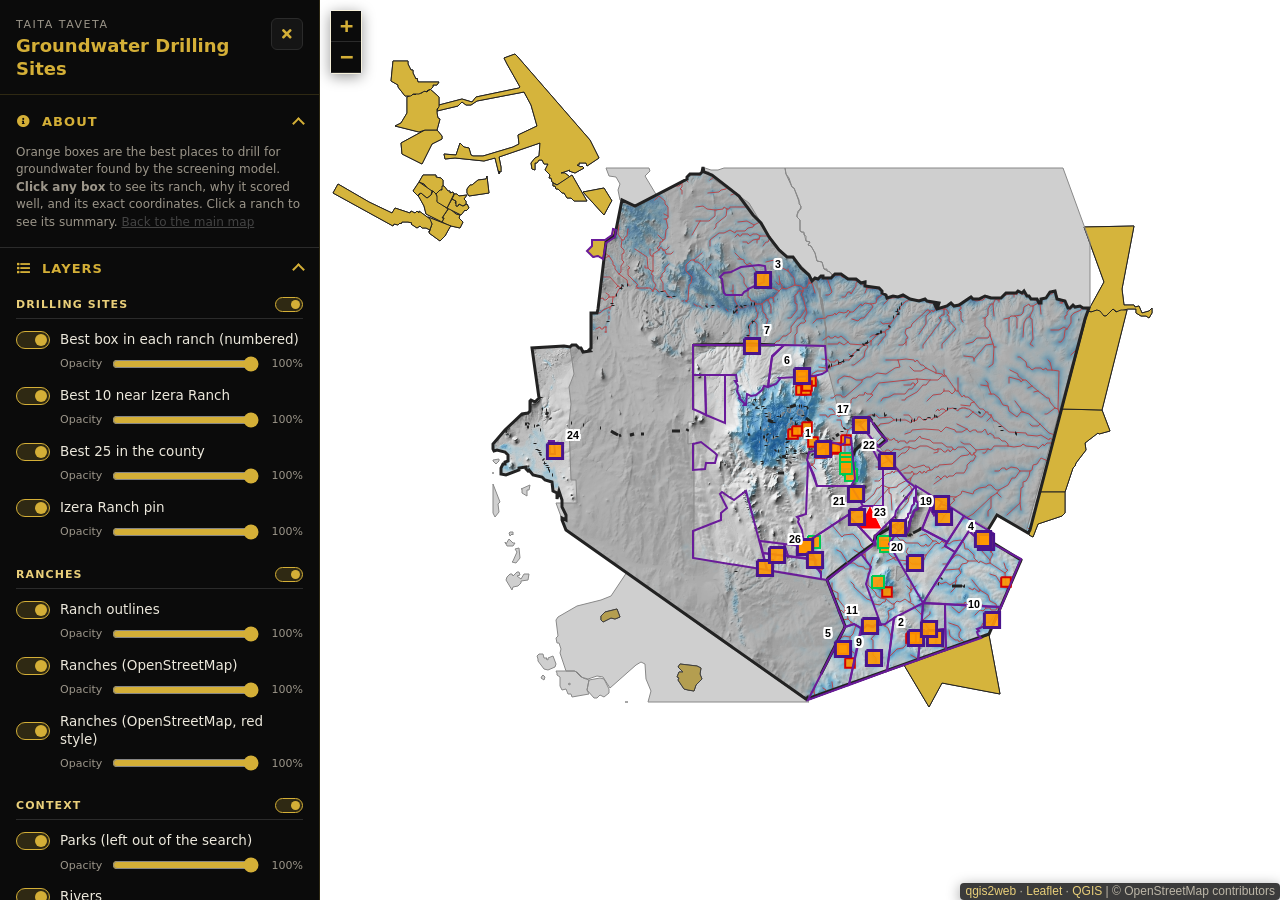
==== drilling/index.html @ 15fba698 "Add groundwater drilling sites page at /drilling/ (2026-11-12 export) - Separate page with the sideb" ====
<!doctype html>
<html lang="en">
    <head>
        <meta charset="utf-8">
        <meta http-equiv="X-UA-Compatible" content="IE=edge">
        <meta name="viewport" content="initial-scale=1,user-scalable=no,maximum-scale=1,width=device-width">
        <meta name="mobile-web-app-capable" content="yes">
        <meta name="apple-mobile-web-app-capable" content="yes">
        <link rel="stylesheet" href="css/leaflet.css">
        <link rel="stylesheet" href="css/L.Control.Layers.Tree.css">
        <link rel="stylesheet" href="css/qgis2web.css">
        <link rel="stylesheet" href="css/fontawesome-all.min.css">
        <style>
        /* ---------- Theme ---------- */
        :root {
            --panel: #0b0b0b;
            --surface: #151515;
            --surface-2: #1d1d1d;
            --line: #2b2b2b;
            --gold: #d4af37;
            --gold-soft: #e9cf7a;
            --gold-dim: rgba(212, 175, 55, 0.18);
            --text: #ece8dc;
            --muted: #9c968a;
            --sb-width: 320px;
            --font: "Segoe UI", system-ui, -apple-system, Roboto, Helvetica, Arial, sans-serif;
        }
        html, body { height: 100%; margin: 0; }
        body { background: var(--panel); font-family: var(--font); color: var(--text); }
        #app { display: flex; height: 100vh; height: 100dvh; width: 100%; overflow: hidden; }

        /* ---------- Sidebar ---------- */
        #sidebar {
            flex: 0 0 var(--sb-width);
            width: var(--sb-width);
            height: 100%;
            background: var(--panel);
            border-right: 1px solid var(--gold-dim);
            display: flex;
            flex-direction: column;
            transition: margin-left .25s ease, transform .25s ease;
            z-index: 1100;
            box-sizing: border-box;
        }
        body.sb-collapsed #sidebar { margin-left: calc(-1 * var(--sb-width)); }
        .sb-head {
            display: flex; align-items: flex-start; justify-content: space-between; gap: 12px;
            padding: 18px 16px 14px;
            border-bottom: 1px solid var(--gold-dim);
        }
        .sb-kicker { font-size: 11px; letter-spacing: .14em; text-transform: uppercase; color: var(--muted); }
        .sb-head h1 { margin: 4px 0 0; font-size: 18px; line-height: 1.25; font-weight: 600; color: var(--gold); }
        .icon-btn {
            flex: none; width: 32px; height: 32px; border-radius: 6px;
            border: 1px solid var(--line); background: var(--surface); color: var(--gold);
            cursor: pointer; display: grid; place-items: center; font-size: 14px;
        }
        .icon-btn:hover { border-color: var(--gold); }
        .sb-body { flex: 1; overflow-y: auto; padding: 6px 0 24px; scrollbar-color: #333 transparent; }

        /* Collapsible sections */
        .sb-section { border-bottom: 1px solid var(--line); }
        .sb-section > summary {
            list-style: none; cursor: pointer; user-select: none;
            display: flex; align-items: center; gap: 10px;
            padding: 13px 16px;
            font-size: 13px; font-weight: 600; letter-spacing: .08em; text-transform: uppercase;
            color: var(--gold);
        }
        .sb-section > summary::-webkit-details-marker { display: none; }
        .sb-section > summary::after {
            content: ""; margin-left: auto; width: 7px; height: 7px;
            border-right: 2px solid var(--gold); border-bottom: 2px solid var(--gold);
            transform: rotate(45deg); transition: transform .2s ease; margin-top: -4px;
        }
        .sb-section[open] > summary::after { transform: rotate(-135deg); margin-top: 3px; }
        .sb-section > summary:hover { background: var(--surface); }
        .sb-section > summary .fas { width: 16px; text-align: center; }
        .sb-content { padding: 2px 16px 16px; }
        #sidebar .fa, #sidebar .fas { color: inherit !important; }

        /* Layer groups and rows */
        .lyr-group + .lyr-group { margin-top: 14px; }
        .lyr-group-head {
            display: flex; align-items: center; justify-content: space-between;
            padding: 6px 0; margin-bottom: 4px; border-bottom: 1px solid var(--line);
        }
        .lyr-group-title { font-size: 11px; font-weight: 600; letter-spacing: .1em; text-transform: uppercase; color: var(--gold-soft); }
        .lyr { padding: 8px 0 6px; }
        .lyr-row { display: flex; align-items: center; gap: 10px; cursor: pointer; font-size: 13.5px; line-height: 1.3; }
        .lyr-name { flex: 1; }
        .lyr-opacity { display: flex; align-items: center; gap: 8px; margin: 6px 0 0 44px; font-size: 11px; color: var(--muted); }
        .lyr-opacity input { flex: 1; }
        .lyr-opacity output { width: 34px; text-align: right; font-variant-numeric: tabular-nums; }
        .lyr.off .lyr-name { color: var(--muted); }
        .lyr.off .lyr-opacity { opacity: .4; }

        /* Gold toggle switch */
        .switch { position: relative; flex: none; width: 34px; height: 18px; }
        .switch input { position: absolute; inset: 0; opacity: 0; margin: 0; cursor: pointer; }
        .switch span {
            position: absolute; inset: 0; border-radius: 999px;
            background: #2e2e2e; border: 1px solid #3a3a3a; transition: background .15s, border-color .15s;
            pointer-events: none;
        }
        .switch span::after {
            content: ""; position: absolute; top: 2px; left: 2px; width: 12px; height: 12px; border-radius: 50%;
            background: #8a8578; transition: transform .15s, background .15s;
        }
        .switch input:checked + span { background: var(--gold-dim); border-color: var(--gold); }
        .switch input:checked + span::after { transform: translateX(16px); background: var(--gold); }
        .switch input:focus-visible + span { outline: 2px solid var(--gold-soft); outline-offset: 2px; }
        .switch.sm { width: 28px; height: 15px; }
        .switch.sm span::after { width: 9px; height: 9px; }
        .switch.sm input:checked + span::after { transform: translateX(13px); }

        input[type=range] { accent-color: var(--gold); height: 14px; }

        /* Basemaps */
        .bm-option {
            display: flex; align-items: center; gap: 10px; padding: 9px 10px; margin-bottom: 6px;
            border: 1px solid var(--line); border-radius: 6px; background: var(--surface);
            cursor: pointer; font-size: 13.5px;
        }
        .bm-option:hover { border-color: #4a4232; }
        .bm-option input { accent-color: var(--gold); margin: 0; }
        .bm-option.active { border-color: var(--gold); background: var(--surface-2); color: var(--gold-soft); }

        /* Search, measure, buttons */
        .field-row { display: flex; gap: 6px; }
        .sb-input {
            flex: 1; min-width: 0; padding: 8px 10px; border-radius: 6px;
            border: 1px solid var(--line); background: var(--surface); color: var(--text);
            font: inherit; font-size: 13.5px;
        }
        .sb-input:focus { outline: none; border-color: var(--gold); }
        .sb-btn {
            padding: 8px 12px; border-radius: 6px; border: 1px solid var(--gold);
            background: transparent; color: var(--gold); font: inherit; font-size: 13px; font-weight: 600;
            cursor: pointer;
        }
        .sb-btn:hover { background: var(--gold-dim); }
        .sb-btn.solid { background: var(--gold); color: #111; }
        .sb-btn.solid:hover { background: var(--gold-soft); }
        .sb-btn.ghost { border-color: var(--line); color: var(--muted); }
        .sb-btn.ghost:hover { color: var(--text); border-color: #555; background: transparent; }
        .sb-btn.block { width: 100%; margin-top: 8px; }
        .hint { font-size: 12px; color: var(--muted); margin: 8px 0 0; line-height: 1.45; }
        .results { list-style: none; margin: 8px 0 0; padding: 0; max-height: 260px; overflow-y: auto; }
        .results li button {
            width: 100%; text-align: left; display: flex; justify-content: space-between; gap: 8px;
            padding: 7px 8px; border: 0; border-radius: 5px; background: transparent; color: var(--text);
            font: inherit; font-size: 13px; cursor: pointer;
        }
        .results li button:hover { background: var(--surface-2); }
        .results .kind { color: var(--gold); font-size: 11px; white-space: nowrap; }
        .measure-readout {
            margin-top: 10px; padding: 12px; border-radius: 6px; background: var(--surface); border: 1px solid var(--line);
        }
        .measure-readout .label { font-size: 11px; letter-spacing: .1em; text-transform: uppercase; color: var(--muted); }
        .measure-readout .value { font-size: 22px; font-weight: 600; color: var(--gold); font-variant-numeric: tabular-nums; }
        .btn-row { display: flex; gap: 6px; }
        .btn-row .sb-btn { flex: 1; }

        /* Legend */
        .lg-item { padding: 8px 0; border-bottom: 1px solid var(--line); font-size: 13px; }
        .lg-item:last-child { border-bottom: 0; }
        .lg-name { color: var(--gold-soft); font-weight: 600; margin-bottom: 4px; }
        .lg-item table { border-collapse: collapse; }
        .lg-item td { padding: 2px 8px 2px 0; vertical-align: middle; color: var(--text); }
        .lg-item img { display: block; background: #f2efe6; border-radius: 3px; padding: 1px; }
        .lg-swatch { display: flex; align-items: center; gap: 8px; }


        /* Filter (moved into the sidebar) */
        #menu .filterselect { display: flex; flex-direction: column; gap: 6px; margin-top: 8px; }
        #menu .filterselect select {
            order: 2; width: 100%; padding: 4px; border-radius: 6px;
            border: 1px solid var(--line); background: var(--surface); color: var(--text); font: inherit; font-size: 13px;
        }
        #menu .filterselect select:focus { outline: none; border-color: var(--gold); }
        #menu .filterselect option { padding: 3px 6px; }
        #menu .filterselect option:checked { background: var(--gold) linear-gradient(var(--gold), var(--gold)); color: #111; }
        #menu .filterlabel { order: 1; font-size: 11px; font-weight: 600; letter-spacing: .1em; text-transform: uppercase; color: var(--gold-soft); }
        #menu .filterlabel + .filterlabel {
            order: 3; align-self: flex-start; cursor: pointer; text-transform: none; letter-spacing: 0;
            padding: 6px 12px; border: 1px solid var(--line); border-radius: 6px; color: var(--muted); font-weight: 600; font-size: 12px;
        }
        #menu .filterlabel + .filterlabel:hover { color: var(--text); border-color: #555; }

        /* ---------- Map ---------- */
        #map { flex: 1; height: 100%; min-width: 0; }
        #map.measuring { cursor: crosshair; }
        #map .leaflet-bar a,
        #map .leaflet-control-locate a {
            background-color: var(--panel) !important; color: var(--gold) !important;
            border-bottom: 1px solid var(--line);
        }
        #map .leaflet-bar a:hover { background-color: var(--surface-2) !important; }
        #map .leaflet-bar .fa { color: var(--gold) !important; }
        #map.leaflet-touch .leaflet-bar { border: 1px solid var(--gold-dim) !important; }
        #map .leaflet-control-attribution { background: rgba(11,11,11,.8); color: #bdb7a8; }
        #map .leaflet-control-attribution a { color: var(--gold-soft) !important; }
        .sb-toggle-ctrl a { display: grid !important; place-items: center; font-size: 15px; cursor: pointer; }
        body:not(.sb-collapsed) .sb-toggle-ctrl { display: none; }
        .coord-pop { display: flex; flex-direction: column; gap: 4px; min-width: 190px; }
        .coord-pop .coord-dec { font-weight: 600; font-size: 14px; font-variant-numeric: tabular-nums; color: #111; }
        .coord-pop .coord-dms { font-size: 12px; color: #555; }
        .coord-pop .coord-copy {
            margin-top: 6px; align-self: flex-start; padding: 6px 10px; border-radius: 6px; cursor: pointer;
            border: 1px solid var(--gold); background: var(--panel); color: var(--gold); font: inherit; font-size: 12px; font-weight: 600;
        }
        .coord-pop .coord-copy:hover { background: var(--surface-2); }
        .measure-tip { background: var(--panel) !important; color: var(--gold) !important; border: 1px solid var(--gold) !important; border-radius: 4px; padding: 2px 6px; font-size: 12px; }

        /* ---------- Mobile: sidebar slides over the map ---------- */
        @media (max-width: 768px) {
            #sidebar {
                position: fixed; top: 0; left: 0; bottom: 0;
                width: min(86vw, var(--sb-width)); margin-left: 0 !important;
                box-shadow: 8px 0 24px rgba(0,0,0,.5);
            }
            body.sb-collapsed #sidebar { transform: translateX(-105%); }
        }

        /* Drilling box popups */
        .drill-pop { min-width: 0; font-size: 13px; line-height: 1.4; }
        .drill-pop h3 { margin: 0 0 2px; font-size: 15px; }
        .drill-pop .sub { color: #555; margin-bottom: 6px; }
        .drill-pop .verdict { display: inline-block; padding: 2px 8px; border-radius: 10px; font-weight: 700; font-size: 12px; margin-bottom: 6px; }
        .drill-pop .v4 { background: #1a9850; color: #fff; } .drill-pop .v3 { background: #a6d96a; color: #111; }
        .drill-pop .v2 { background: #fee08b; color: #111; } .drill-pop .v1 { background: #f46d43; color: #fff; }
        .drill-pop h4 { margin: 8px 0 2px; font-size: 12px; text-transform: uppercase; letter-spacing: .05em; color: #333; }
        .drill-pop ul { margin: 0; padding-left: 18px; }
        .drill-pop li.good::marker { content: '\2714  '; color: #1a9850; }
        .drill-pop li.warn::marker { content: '!  '; color: #d73027; font-weight: 700; }
        .drill-pop table { border-collapse: collapse; margin-top: 4px; }
        .drill-pop th { text-align: left; font-weight: 600; padding: 1px 8px 1px 0; vertical-align: top; white-space: nowrap; }
        .drill-pop td { padding: 1px 0; }
        .drill-pop .note { color: #666; font-size: 11px; margin-top: 6px; }
        .drill-pop button { margin-top: 6px; padding: 4px 10px; border: 1px solid #b8962e; background: #d4af37; color: #111; border-radius: 6px; font-weight: 600; cursor: pointer; }
        </style>
        <title>Groundwater Drilling Sites – Taita Taveta</title>
    </head>
    <body>
        <div id="app">
        <aside id="sidebar" aria-label="Map toolbox">
            <header class="sb-head">
                <div>
                    <div class="sb-kicker">Taita Taveta</div>
                    <h1>Groundwater Drilling Sites</h1>
                </div>
                <button class="icon-btn" id="sb-close" type="button" title="Hide toolbox" aria-label="Hide toolbox"><i class="fas fa-times"></i></button>
            </header>
            <div class="sb-body">
                <details class="sb-section" open>
                    <summary><i class="fas fa-info-circle"></i>About</summary>
                    <div class="sb-content">
                        <p class="hint" style="margin:0">Orange boxes are the best places to drill for groundwater found by the screening model. <strong>Click any box</strong> to see its ranch, why it scored well, and its exact coordinates. Click a ranch to see its summary. <a href="../" style="color:var(--gold)">Back to the main map</a></p>
                    </div>
                </details>
                <details class="sb-section" open>
                    <summary><i class="fas fa-list"></i>Layers</summary>
                    <div class="sb-content" id="layer-list"></div>
                </details>
                <details class="sb-section" open>
                    <summary><i class="fas fa-globe"></i>Basemaps</summary>
                    <div class="sb-content" id="basemap-list"></div>
                </details>
                <details class="sb-section">
                    <summary><i class="fas fa-search"></i>Search</summary>
                    <div class="sb-content">
                        <form class="field-row" id="search-form" autocomplete="off">
                            <input class="sb-input" id="search-input" type="search" placeholder="Ranch, ward, box number…" aria-label="Search map features">
                            <button class="sb-btn solid" type="submit">Go</button>
                        </form>
                        <ul class="results" id="search-results"></ul>
                        <button class="sb-btn block" id="search-osm" type="button">Search places on OpenStreetMap</button>
                        <p class="hint" id="search-hint">Type to search the map's own layers. Use the button to look up any place in Kenya.</p>
                    </div>
                </details>
                <details class="sb-section">
                    <summary><i class="fas fa-ruler"></i>Measure</summary>
                    <div class="sb-content">
                        <div class="btn-row">
                            <button class="sb-btn solid" id="measure-toggle" type="button">Start measuring</button>
                            <button class="sb-btn ghost" id="measure-clear" type="button"><i class="fas fa-trash"></i> Clear</button>
                        </div>
                        <div class="measure-readout">
                            <div class="label">Distance</div>
                            <div class="value" id="measure-value">0.00 km</div>
                        </div>
                        <p class="hint">Click points on the map to draw a line. Double-click or press Finish to stop.</p>
                    </div>
                </details>
                <details class="sb-section">
                    <summary><i class="fas fa-map"></i>Legend</summary>
                    <div class="sb-content" id="legend"></div>
                </details>
            </div>
        </aside>
        <div id="map">
        </div>
        </div>
        <script src="js/qgis2web_expressions.js"></script>
        <script src="js/leaflet.js"></script>
        <script src="js/L.Control.Layers.Tree.min.js"></script>
        <script src="js/leaflet-svg-shape-markers.min.js"></script>
        <script src="js/leaflet.rotatedMarker.js"></script>
        <script src="js/leaflet.pattern.js"></script>
        <script src="js/leaflet-hash.js"></script>
        <script src="js/Autolinker.min.js"></script>
        <script src="js/rbush.min.js"></script>
        <script src="js/labelgun.min.js"></script>
        <script src="js/labels.js"></script>
        <script src="js/coords.js"></script>
        <script src="data/RanchesOpenStreetMap_0.js"></script>
        <script src="data/RanchesOpenStreetMap_1.js"></script>
        <script src="data/Parksexcluded_4.js"></script>
        <script src="data/Rivers_5.js"></script>
        <script src="data/County_6.js"></script>
        <script src="data/Best25boxescounty_7.js"></script>
        <script src="data/Best10nearIzera_8.js"></script>
        <script src="data/IzeraRanchpin_9.js"></script>
        <script src="data/Ranchoutlines_10.js"></script>
        <script src="data/Bestboxperranchnumber_11.js"></script>
        <script src="data/drill_details.js"></script>
        <script>
        var map = L.map('map', {
            zoomControl:false, maxZoom:28, minZoom:1
        }).fitBounds([[-4.203597718307812,37.35586610490034],[-2.7098004098758146,39.49973623190428]]);
        var hash = new L.Hash(map);
        map.attributionControl.setPrefix('<a href="https://github.com/qgis2web/qgis2web" target="_blank">qgis2web</a> &middot; <a href="https://leafletjs.com" title="A JS library for interactive maps">Leaflet</a> &middot; <a href="https://qgis.org">QGIS</a>');
        var autolinker = new Autolinker({truncate: {length: 30, location: 'smart'}});
        // remove popup's row if "visible-with-data"
        function removeEmptyRowsFromPopupContent(content, feature) {
         var tempDiv = document.createElement('div');
         tempDiv.innerHTML = content;
         var rows = tempDiv.querySelectorAll('tr');
         for (var i = 0; i < rows.length; i++) {
             var td = rows[i].querySelector('td.visible-with-data');
             var key = td ? td.id : '';
             if (td && td.classList.contains('visible-with-data') && feature.properties[key] == null) {
                 rows[i].parentNode.removeChild(rows[i]);
             }
         }
         return tempDiv.innerHTML;
        }
        // modify popup if contains media
        function addClassToPopupIfMedia(content, popup) {
            var tempDiv = document.createElement('div');
            tempDiv.innerHTML = content;
            var imgTd = tempDiv.querySelector('td img');
            if (imgTd) {
                var src = imgTd.getAttribute('src');
                if (/\.(jpg|jpeg|png|gif|bmp|webp|avif)$/i.test(src)) {
                    popup._contentNode.classList.add('media');
                    var img = popup._contentNode.querySelector('td img');
                    if (img) {
                        // If already loaded (cache), update immediately
                        if (img.complete && img.naturalHeight > 0) {
                            popup.update();
                        } else {
                            img.addEventListener('load', function() {
                                popup.update();
                            });
                            img.addEventListener('error', function() {
                                popup.update();
                            });
                        }
                    }
                } else if (/\.(mp3|wav|ogg|aac)$/i.test(src)) {
                    var audio = document.createElement('audio');
                    audio.controls = true;
                    audio.src = src;
                    imgTd.parentNode.replaceChild(audio, imgTd);
                    popup._contentNode.classList.add('media');
                    setTimeout(function() {
                        popup.setContent(tempDiv.innerHTML);
                        popup.update();
                    }, 10);
                } else if (/\.(mp4|webm|ogg|mov)$/i.test(src)) {
                    var video = document.createElement('video');
                    video.controls = true;
                    video.src = src;
                    video.style.width = "400px";
                    video.style.height = "300px";
                    video.style.maxHeight = "60vh";
                    video.style.maxWidth = "60vw";
                    imgTd.parentNode.replaceChild(video, imgTd);
                    popup._contentNode.classList.add('media');
                    // Aggiorna il popup quando il video carica i metadati
                    video.addEventListener('loadedmetadata', function() {
                        popup.update();
                    });
                    setTimeout(function() {
                        popup.setContent(tempDiv.innerHTML);
                        popup.update();
                    }, 10);
                } else {
                    popup._contentNode.classList.remove('media');
                }
            } else {
                popup._contentNode.classList.remove('media');
            }
        }
        var zoomControl = L.control.zoom({
            position: 'topleft'
        }).addTo(map);
        var bounds_group = new L.featureGroup([]);
        function setBounds() {
        }
        function pop_RanchesOpenStreetMap_0(feature, layer) {
            var popupContent = '<table>\
                    <tr>\
                        <td colspan="2">' + (feature.properties['fid'] !== null ? autolinker.link(String(feature.properties['fid']).replace(/'/g, '\'').toLocaleString()) : '') + '</td>\
                    </tr>\
                    <tr>\
                        <td colspan="2">' + (feature.properties['name'] !== null ? autolinker.link(String(feature.properties['name']).replace(/'/g, '\'').toLocaleString()) : '') + '</td>\
                    </tr>\
                    <tr>\
                        <td colspan="2">' + (feature.properties['osm_type'] !== null ? autolinker.link(String(feature.properties['osm_type']).replace(/'/g, '\'').toLocaleString()) : '') + '</td>\
                    </tr>\
                    <tr>\
                        <td colspan="2">' + (feature.properties['osm_id'] !== null ? autolinker.link(String(feature.properties['osm_id']).replace(/'/g, '\'').toLocaleString()) : '') + '</td>\
                    </tr>\
                    <tr>\
                        <td colspan="2">' + (feature.properties['kind'] !== null ? autolinker.link(String(feature.properties['kind']).replace(/'/g, '\'').toLocaleString()) : '') + '</td>\
                    </tr>\
                    <tr>\
                        <td colspan="2">' + (feature.properties['operator'] !== null ? autolinker.link(String(feature.properties['operator']).replace(/'/g, '\'').toLocaleString()) : '') + '</td>\
                    </tr>\
                    <tr>\
                        <td colspan="2">' + (feature.properties['area_acres'] !== null ? autolinker.link(String(feature.properties['area_acres']).replace(/'/g, '\'').toLocaleString()) : '') + '</td>\
                    </tr>\
                    <tr>\
                        <td colspan="2">' + (feature.properties['ttwca_acres'] !== null ? autolinker.link(String(feature.properties['ttwca_acres']).replace(/'/g, '\'').toLocaleString()) : '') + '</td>\
                    </tr>\
                </table>';
            var content = removeEmptyRowsFromPopupContent(popupContent, feature);
			layer.on('popupopen', function(e) {
				addClassToPopupIfMedia(content, e.popup);
			});
			layer.bindPopup(content, { maxHeight: 400 });
        }

        function style_RanchesOpenStreetMap_0_0() {
            return {
                pane: 'pane_RanchesOpenStreetMap_0',
                opacity: 1,
                color: 'rgba(35,35,35,1.0)',
                dashArray: '',
                lineCap: 'butt',
                lineJoin: 'miter',
                weight: 1.0, 
                fill: true,
                fillOpacity: 1,
                fillColor: 'rgba(183,72,75,1.0)',
                interactive: true,
            }
        }
        map.createPane('pane_RanchesOpenStreetMap_0');
        map.getPane('pane_RanchesOpenStreetMap_0').style.zIndex = 400;
        map.getPane('pane_RanchesOpenStreetMap_0').style['mix-blend-mode'] = 'normal';
        var layer_RanchesOpenStreetMap_0 = new L.geoJson(json_RanchesOpenStreetMap_0, {
            attribution: '',
            interactive: true,
            dataVar: 'json_RanchesOpenStreetMap_0',
            layerName: 'layer_RanchesOpenStreetMap_0',
            pane: 'pane_RanchesOpenStreetMap_0',
            onEachFeature: pop_RanchesOpenStreetMap_0,
            style: style_RanchesOpenStreetMap_0_0,
        });
        bounds_group.addLayer(layer_RanchesOpenStreetMap_0);
        map.addLayer(layer_RanchesOpenStreetMap_0);
        function pop_RanchesOpenStreetMap_1(feature, layer) {
            var popupContent = '<table>\
                    <tr>\
                        <td colspan="2">' + (feature.properties['fid'] !== null ? autolinker.link(String(feature.properties['fid']).replace(/'/g, '\'').toLocaleString()) : '') + '</td>\
                    </tr>\
                    <tr>\
                        <td colspan="2">' + (feature.properties['name'] !== null ? autolinker.link(String(feature.properties['name']).replace(/'/g, '\'').toLocaleString()) : '') + '</td>\
                    </tr>\
                    <tr>\
                        <td colspan="2">' + (feature.properties['osm_type'] !== null ? autolinker.link(String(feature.properties['osm_type']).replace(/'/g, '\'').toLocaleString()) : '') + '</td>\
                    </tr>\
                    <tr>\
                        <td colspan="2">' + (feature.properties['osm_id'] !== null ? autolinker.link(String(feature.properties['osm_id']).replace(/'/g, '\'').toLocaleString()) : '') + '</td>\
                    </tr>\
                    <tr>\
                        <td colspan="2">' + (feature.properties['kind'] !== null ? autolinker.link(String(feature.properties['kind']).replace(/'/g, '\'').toLocaleString()) : '') + '</td>\
                    </tr>\
                    <tr>\
                        <td colspan="2">' + (feature.properties['operator'] !== null ? autolinker.link(String(feature.properties['operator']).replace(/'/g, '\'').toLocaleString()) : '') + '</td>\
                    </tr>\
                    <tr>\
                        <td colspan="2">' + (feature.properties['area_acres'] !== null ? autolinker.link(String(feature.properties['area_acres']).replace(/'/g, '\'').toLocaleString()) : '') + '</td>\
                    </tr>\
                    <tr>\
                        <td colspan="2">' + (feature.properties['ttwca_acres'] !== null ? autolinker.link(String(feature.properties['ttwca_acres']).replace(/'/g, '\'').toLocaleString()) : '') + '</td>\
                    </tr>\
                </table>';
            var content = removeEmptyRowsFromPopupContent(popupContent, feature);
			layer.on('popupopen', function(e) {
				addClassToPopupIfMedia(content, e.popup);
			});
			layer.bindPopup(content, { maxHeight: 400 });
        }

        function style_RanchesOpenStreetMap_1_0() {
            return {
                pane: 'pane_RanchesOpenStreetMap_1',
                opacity: 1,
                color: 'rgba(35,35,35,1.0)',
                dashArray: '',
                lineCap: 'butt',
                lineJoin: 'miter',
                weight: 1.0, 
                fill: true,
                fillOpacity: 1,
                fillColor: 'rgba(213,180,60,1.0)',
                interactive: true,
            }
        }
        map.createPane('pane_RanchesOpenStreetMap_1');
        map.getPane('pane_RanchesOpenStreetMap_1').style.zIndex = 401;
        map.getPane('pane_RanchesOpenStreetMap_1').style['mix-blend-mode'] = 'normal';
        var layer_RanchesOpenStreetMap_1 = new L.geoJson(json_RanchesOpenStreetMap_1, {
            attribution: '',
            interactive: true,
            dataVar: 'json_RanchesOpenStreetMap_1',
            layerName: 'layer_RanchesOpenStreetMap_1',
            pane: 'pane_RanchesOpenStreetMap_1',
            onEachFeature: pop_RanchesOpenStreetMap_1,
            style: style_RanchesOpenStreetMap_1_0,
        });
        bounds_group.addLayer(layer_RanchesOpenStreetMap_1);
        map.addLayer(layer_RanchesOpenStreetMap_1);
        map.createPane('pane_Terrain_2');
        map.getPane('pane_Terrain_2').style.zIndex = 402;
        var img_Terrain_2 = 'data/Terrain_2.png';
        var img_bounds_Terrain_2 = [[-4.139707010572791,37.582227275717194],[-2.6781584970329586,39.22092705344237]];
        var layer_Terrain_2 = new L.imageOverlay(img_Terrain_2,
                                              img_bounds_Terrain_2,
                                              {pane: 'pane_Terrain_2'});
        bounds_group.addLayer(layer_Terrain_2);
        map.addLayer(layer_Terrain_2);
        map.createPane('pane_Hotspotscore01_3');
        map.getPane('pane_Hotspotscore01_3').style.zIndex = 403;
        var img_Hotspotscore01_3 = 'data/Hotspotscore01_3.png';
        var img_bounds_Hotspotscore01_3 = [[-4.139707010572791,37.582227275717194],[-2.6781584970329586,39.22092705344237]];
        var layer_Hotspotscore01_3 = new L.imageOverlay(img_Hotspotscore01_3,
                                              img_bounds_Hotspotscore01_3,
                                              {pane: 'pane_Hotspotscore01_3'});
        bounds_group.addLayer(layer_Hotspotscore01_3);
        map.addLayer(layer_Hotspotscore01_3);
        function pop_Parksexcluded_4(feature, layer) {
            var popupContent = '<table>\
                    <tr>\
                        <td colspan="2">' + (feature.properties['fid'] !== null ? autolinker.link(String(feature.properties['fid']).replace(/'/g, '\'').toLocaleString()) : '') + '</td>\
                    </tr>\
                    <tr>\
                        <td colspan="2">' + (feature.properties['id'] !== null ? autolinker.link(String(feature.properties['id']).replace(/'/g, '\'').toLocaleString()) : '') + '</td>\
                    </tr>\
                    <tr>\
                        <td colspan="2">' + (feature.properties['DESIG_ENG'] !== null ? autolinker.link(String(feature.properties['DESIG_ENG']).replace(/'/g, '\'').toLocaleString()) : '') + '</td>\
                    </tr>\
                    <tr>\
                        <td colspan="2">' + (feature.properties['IUCN_CAT'] !== null ? autolinker.link(String(feature.properties['IUCN_CAT']).replace(/'/g, '\'').toLocaleString()) : '') + '</td>\
                    </tr>\
                    <tr>\
                        <td colspan="2">' + (feature.properties['NAME'] !== null ? autolinker.link(String(feature.properties['NAME']).replace(/'/g, '\'').toLocaleString()) : '') + '</td>\
                    </tr>\
                </table>';
            var content = removeEmptyRowsFromPopupContent(popupContent, feature);
			layer.on('popupopen', function(e) {
				addClassToPopupIfMedia(content, e.popup);
			});
			layer.bindPopup(content, { maxHeight: 400 });
        }

        function style_Parksexcluded_4_0() {
            return {
                pane: 'pane_Parksexcluded_4',
                opacity: 1,
                color: 'rgba(136,136,136,1.0)',
                dashArray: '',
                lineCap: 'butt',
                lineJoin: 'miter',
                weight: 1.0, 
                fill: true,
                fillOpacity: 1,
                fillColor: 'rgba(120,120,120,0.35294117647058826)',
                interactive: true,
            }
        }
        map.createPane('pane_Parksexcluded_4');
        map.getPane('pane_Parksexcluded_4').style.zIndex = 404;
        map.getPane('pane_Parksexcluded_4').style['mix-blend-mode'] = 'normal';
        var layer_Parksexcluded_4 = new L.geoJson(json_Parksexcluded_4, {
            attribution: '',
            interactive: true,
            dataVar: 'json_Parksexcluded_4',
            layerName: 'layer_Parksexcluded_4',
            pane: 'pane_Parksexcluded_4',
            onEachFeature: pop_Parksexcluded_4,
            style: style_Parksexcluded_4_0,
        });
        bounds_group.addLayer(layer_Parksexcluded_4);
        map.addLayer(layer_Parksexcluded_4);
        function pop_Rivers_5(feature, layer) {
            var popupContent = '<table>\
                    <tr>\
                        <td colspan="2">' + (feature.properties['fid'] !== null ? autolinker.link(String(feature.properties['fid']).replace(/'/g, '\'').toLocaleString()) : '') + '</td>\
                    </tr>\
                    <tr>\
                        <td colspan="2">' + (feature.properties['id'] !== null ? autolinker.link(String(feature.properties['id']).replace(/'/g, '\'').toLocaleString()) : '') + '</td>\
                    </tr>\
                    <tr>\
                        <td colspan="2">' + (feature.properties['DIS_AV_CMS'] !== null ? autolinker.link(String(feature.properties['DIS_AV_CMS']).replace(/'/g, '\'').toLocaleString()) : '') + '</td>\
                    </tr>\
                    <tr>\
                        <td colspan="2">' + (feature.properties['RIV_ORD'] !== null ? autolinker.link(String(feature.properties['RIV_ORD']).replace(/'/g, '\'').toLocaleString()) : '') + '</td>\
                    </tr>\
                    <tr>\
                        <td colspan="2">' + (feature.properties['UPLAND_SKM'] !== null ? autolinker.link(String(feature.properties['UPLAND_SKM']).replace(/'/g, '\'').toLocaleString()) : '') + '</td>\
                    </tr>\
                </table>';
            var content = removeEmptyRowsFromPopupContent(popupContent, feature);
			layer.on('popupopen', function(e) {
				addClassToPopupIfMedia(content, e.popup);
			});
			layer.bindPopup(content, { maxHeight: 400 });
        }

        function style_Rivers_5_0() {
            return {
                pane: 'pane_Rivers_5',
                opacity: 1,
                color: 'rgba(183,72,75,1.0)',
                dashArray: '',
                lineCap: 'square',
                lineJoin: 'bevel',
                weight: 1.0,
                fillOpacity: 0,
                interactive: true,
            }
        }
        map.createPane('pane_Rivers_5');
        map.getPane('pane_Rivers_5').style.zIndex = 405;
        map.getPane('pane_Rivers_5').style['mix-blend-mode'] = 'normal';
        var layer_Rivers_5 = new L.geoJson(json_Rivers_5, {
            attribution: '',
            interactive: true,
            dataVar: 'json_Rivers_5',
            layerName: 'layer_Rivers_5',
            pane: 'pane_Rivers_5',
            onEachFeature: pop_Rivers_5,
            style: style_Rivers_5_0,
        });
        bounds_group.addLayer(layer_Rivers_5);
        map.addLayer(layer_Rivers_5);
        function pop_County_6(feature, layer) {
            var popupContent = '<table>\
                    <tr>\
                        <td colspan="2">' + (feature.properties['fid'] !== null ? autolinker.link(String(feature.properties['fid']).replace(/'/g, '\'').toLocaleString()) : '') + '</td>\
                    </tr>\
                    <tr>\
                        <td colspan="2">' + (feature.properties['ward'] !== null ? autolinker.link(String(feature.properties['ward']).replace(/'/g, '\'').toLocaleString()) : '') + '</td>\
                    </tr>\
                    <tr>\
                        <td colspan="2">' + (feature.properties['constituency'] !== null ? autolinker.link(String(feature.properties['constituency']).replace(/'/g, '\'').toLocaleString()) : '') + '</td>\
                    </tr>\
                    <tr>\
                        <td colspan="2">' + (feature.properties['county'] !== null ? autolinker.link(String(feature.properties['county']).replace(/'/g, '\'').toLocaleString()) : '') + '</td>\
                    </tr>\
                </table>';
            var content = removeEmptyRowsFromPopupContent(popupContent, feature);
			layer.on('popupopen', function(e) {
				addClassToPopupIfMedia(content, e.popup);
			});
			layer.bindPopup(content, { maxHeight: 400 });
        }

        function style_County_6_0() {
            return {
                pane: 'pane_County_6',
                opacity: 1,
                color: 'rgba(34,34,34,1.0)',
                dashArray: '',
                lineCap: 'butt',
                lineJoin: 'miter',
                weight: 3.0, 
                fill: true,
                fillOpacity: 1,
                fillColor: 'rgba(0,0,0,0.0)',
                interactive: true,
            }
        }
        map.createPane('pane_County_6');
        map.getPane('pane_County_6').style.zIndex = 406;
        map.getPane('pane_County_6').style['mix-blend-mode'] = 'normal';
        var layer_County_6 = new L.geoJson(json_County_6, {
            attribution: '',
            interactive: true,
            dataVar: 'json_County_6',
            layerName: 'layer_County_6',
            pane: 'pane_County_6',
            onEachFeature: pop_County_6,
            style: style_County_6_0,
        });
        bounds_group.addLayer(layer_County_6);
        map.addLayer(layer_County_6);
        function pop_Best25boxescounty_7(feature, layer) {
            var popupContent = '<table>\
                    <tr>\
                        <td colspan="2">' + (feature.properties['rank'] !== null ? autolinker.link(String(feature.properties['rank']).replace(/'/g, '\'').toLocaleString()) : '') + '</td>\
                    </tr>\
                    <tr>\
                        <td colspan="2">' + (feature.properties['score'] !== null ? autolinker.link(String(feature.properties['score']).replace(/'/g, '\'').toLocaleString()) : '') + '</td>\
                    </tr>\
                </table>';
            var content = removeEmptyRowsFromPopupContent(popupContent, feature);
			layer.on('popupopen', function(e) {
				addClassToPopupIfMedia(content, e.popup);
			});
			layer.bindPopup(content, { maxHeight: 400 });
        }

        function style_Best25boxescounty_7_0() {
            return {
                pane: 'pane_Best25boxescounty_7',
                shape: 'square',
                radius: 4.8,
                opacity: 1,
                color: 'rgba(213,0,0,1.0)',
                dashArray: '',
                lineCap: 'butt',
                lineJoin: 'miter',
                weight: 2.0,
                fill: true,
                fillOpacity: 1,
                fillColor: 'rgba(255,152,0,0.9019607843137255)',
                interactive: true,
            }
        }
        map.createPane('pane_Best25boxescounty_7');
        map.getPane('pane_Best25boxescounty_7').style.zIndex = 407;
        map.getPane('pane_Best25boxescounty_7').style['mix-blend-mode'] = 'normal';
        var layer_Best25boxescounty_7 = new L.geoJson(json_Best25boxescounty_7, {
            attribution: '',
            interactive: true,
            dataVar: 'json_Best25boxescounty_7',
            layerName: 'layer_Best25boxescounty_7',
            pane: 'pane_Best25boxescounty_7',
            onEachFeature: pop_Best25boxescounty_7,
            pointToLayer: function (feature, latlng) {
                var context = {
                    feature: feature,
                    variables: {}
                };
                return L.shapeMarker(latlng, style_Best25boxescounty_7_0(feature));
            },
        });
        bounds_group.addLayer(layer_Best25boxescounty_7);
        map.addLayer(layer_Best25boxescounty_7);
        function pop_Best10nearIzera_8(feature, layer) {
            var popupContent = '<table>\
                    <tr>\
                        <td colspan="2">' + (feature.properties['rank'] !== null ? autolinker.link(String(feature.properties['rank']).replace(/'/g, '\'').toLocaleString()) : '') + '</td>\
                    </tr>\
                    <tr>\
                        <td colspan="2">' + (feature.properties['score'] !== null ? autolinker.link(String(feature.properties['score']).replace(/'/g, '\'').toLocaleString()) : '') + '</td>\
                    </tr>\
                </table>';
            var content = removeEmptyRowsFromPopupContent(popupContent, feature);
			layer.on('popupopen', function(e) {
				addClassToPopupIfMedia(content, e.popup);
			});
			layer.bindPopup(content, { maxHeight: 400 });
        }

        function style_Best10nearIzera_8_0() {
            return {
                pane: 'pane_Best10nearIzera_8',
                shape: 'square',
                radius: 6.0,
                opacity: 1,
                color: 'rgba(0,200,83,1.0)',
                dashArray: '',
                lineCap: 'butt',
                lineJoin: 'miter',
                weight: 2.0,
                fill: true,
                fillOpacity: 1,
                fillColor: 'rgba(255,152,0,0.9019607843137255)',
                interactive: true,
            }
        }
        map.createPane('pane_Best10nearIzera_8');
        map.getPane('pane_Best10nearIzera_8').style.zIndex = 408;
        map.getPane('pane_Best10nearIzera_8').style['mix-blend-mode'] = 'normal';
        var layer_Best10nearIzera_8 = new L.geoJson(json_Best10nearIzera_8, {
            attribution: '',
            interactive: true,
            dataVar: 'json_Best10nearIzera_8',
            layerName: 'layer_Best10nearIzera_8',
            pane: 'pane_Best10nearIzera_8',
            onEachFeature: pop_Best10nearIzera_8,
            pointToLayer: function (feature, latlng) {
                var context = {
                    feature: feature,
                    variables: {}
                };
                return L.shapeMarker(latlng, style_Best10nearIzera_8_0(feature));
            },
        });
        bounds_group.addLayer(layer_Best10nearIzera_8);
        map.addLayer(layer_Best10nearIzera_8);
        function pop_IzeraRanchpin_9(feature, layer) {
        }

        function style_IzeraRanchpin_9_0() {
            return {
                pane: 'pane_IzeraRanchpin_9',
                radius: 12.0,
                opacity: 1,
                color: 'rgba(255,255,255,1.0)',
                dashArray: '',
                lineCap: 'butt',
                lineJoin: 'miter',
                weight: 1,
                fill: true,
                fillOpacity: 1,
                fillColor: 'rgba(255,0,0,1.0)',
                interactive: true,
            }
        }
        map.createPane('pane_IzeraRanchpin_9');
        map.getPane('pane_IzeraRanchpin_9').style.zIndex = 409;
        map.getPane('pane_IzeraRanchpin_9').style['mix-blend-mode'] = 'normal';
        var layer_IzeraRanchpin_9 = new L.geoJson(json_IzeraRanchpin_9, {
            attribution: '',
            interactive: true,
            dataVar: 'json_IzeraRanchpin_9',
            layerName: 'layer_IzeraRanchpin_9',
            pane: 'pane_IzeraRanchpin_9',
            onEachFeature: pop_IzeraRanchpin_9,
            pointToLayer: function (feature, latlng) {
                var context = {
                    feature: feature,
                    variables: {}
                };
                return L.shapeMarker(latlng, style_IzeraRanchpin_9_0(feature));
            },
        });
        bounds_group.addLayer(layer_IzeraRanchpin_9);
        map.addLayer(layer_IzeraRanchpin_9);
        function pop_Ranchoutlines_10(feature, layer) {
            var popupContent = '<table>\
                    <tr>\
                        <td colspan="2">' + (feature.properties['name'] !== null ? autolinker.link(String(feature.properties['name']).replace(/'/g, '\'').toLocaleString()) : '') + '</td>\
                    </tr>\
                </table>';
            var content = removeEmptyRowsFromPopupContent(popupContent, feature);
			layer.on('popupopen', function(e) {
				addClassToPopupIfMedia(content, e.popup);
			});
			layer.bindPopup(content, { maxHeight: 400 });
        }

        function style_Ranchoutlines_10_0() {
            return {
                pane: 'pane_Ranchoutlines_10',
                opacity: 1,
                color: 'rgba(106,27,154,1.0)',
                dashArray: '',
                lineCap: 'butt',
                lineJoin: 'miter',
                weight: 2.0, 
                fill: true,
                fillOpacity: 1,
                fillColor: 'rgba(0,0,0,0.0)',
                interactive: true,
            }
        }
        map.createPane('pane_Ranchoutlines_10');
        map.getPane('pane_Ranchoutlines_10').style.zIndex = 410;
        map.getPane('pane_Ranchoutlines_10').style['mix-blend-mode'] = 'normal';
        var layer_Ranchoutlines_10 = new L.geoJson(json_Ranchoutlines_10, {
            attribution: '',
            interactive: true,
            dataVar: 'json_Ranchoutlines_10',
            layerName: 'layer_Ranchoutlines_10',
            pane: 'pane_Ranchoutlines_10',
            onEachFeature: pop_Ranchoutlines_10,
            style: style_Ranchoutlines_10_0,
        });
        bounds_group.addLayer(layer_Ranchoutlines_10);
        map.addLayer(layer_Ranchoutlines_10);
        function pop_Bestboxperranchnumber_11(feature, layer) {
            var popupContent = '<table>\
                    <tr>\
                        <td colspan="2">' + (feature.properties['rank'] !== null ? autolinker.link(String(feature.properties['rank']).replace(/'/g, '\'').toLocaleString()) : '') + '</td>\
                    </tr>\
                    <tr>\
                        <td colspan="2">' + (feature.properties['score'] !== null ? autolinker.link(String(feature.properties['score']).replace(/'/g, '\'').toLocaleString()) : '') + '</td>\
                    </tr>\
                </table>';
            var content = removeEmptyRowsFromPopupContent(popupContent, feature);
			layer.on('popupopen', function(e) {
				addClassToPopupIfMedia(content, e.popup);
			});
			layer.bindPopup(content, { maxHeight: 400 });
        }

        function style_Bestboxperranchnumber_11_0() {
            return {
                pane: 'pane_Bestboxperranchnumber_11',
                shape: 'square',
                radius: 7.6,
                opacity: 1,
                color: 'rgba(74,20,140,1.0)',
                dashArray: '',
                lineCap: 'butt',
                lineJoin: 'miter',
                weight: 3.0,
                fill: true,
                fillOpacity: 1,
                fillColor: 'rgba(255,152,0,0.9019607843137255)',
                interactive: true,
            }
        }
        map.createPane('pane_Bestboxperranchnumber_11');
        map.getPane('pane_Bestboxperranchnumber_11').style.zIndex = 411;
        map.getPane('pane_Bestboxperranchnumber_11').style['mix-blend-mode'] = 'normal';
        var layer_Bestboxperranchnumber_11 = new L.geoJson(json_Bestboxperranchnumber_11, {
            attribution: '',
            interactive: true,
            dataVar: 'json_Bestboxperranchnumber_11',
            layerName: 'layer_Bestboxperranchnumber_11',
            pane: 'pane_Bestboxperranchnumber_11',
            onEachFeature: pop_Bestboxperranchnumber_11,
            pointToLayer: function (feature, latlng) {
                var context = {
                    feature: feature,
                    variables: {}
                };
                return L.shapeMarker(latlng, style_Bestboxperranchnumber_11_0(feature));
            },
        });
        bounds_group.addLayer(layer_Bestboxperranchnumber_11);
        map.addLayer(layer_Bestboxperranchnumber_11);
        // ================= Sidebar toolbox =================
        function el(tag, attrs, children) {
            var node = document.createElement(tag);
            if (attrs) for (var k in attrs) {
                if (k === 'text') node.textContent = attrs[k];
                else if (k === 'html') node.innerHTML = attrs[k];
                else if (k === 'class') node.className = attrs[k];
                else node.setAttribute(k, attrs[k]);
            }
            (children || []).forEach(function (c) { if (c) node.appendChild(c); });
            return node;
        }
        function img(src) { return '<img src="legend/' + src + '.png" alt="">'; }
        function legendTable(rows) {
            return '<table>' + rows.map(function (r) {
                return '<tr><td>' + img(r[0]) + '</td><td>' + r[1] + '</td></tr>';
            }).join('') + '</table>';
        }

        // Layer groups (top of the map first)
        var hotspotLegend = '<div class="lg-about">Model hotspot score from 0 (poor) to 1 (best), combining fractures, rivers, low ground, dry-season greenness, sandy soil and rainfall.</div>';
        var layerGroups = [
            {name: 'Drilling sites', items: [
                {name: 'Best box in each ranch (numbered)', layer: layer_Bestboxperranchnumber_11, pane: 'pane_Bestboxperranchnumber_11', icon: 'Bestboxperranchnumber_11'},
                {name: 'Best 10 near Izera Ranch', layer: layer_Best10nearIzera_8, pane: 'pane_Best10nearIzera_8', icon: 'Best10nearIzera_8'},
                {name: 'Best 25 in the county', layer: layer_Best25boxescounty_7, pane: 'pane_Best25boxescounty_7', icon: 'Best25boxescounty_7'},
                {name: 'Izera Ranch pin', layer: layer_IzeraRanchpin_9, pane: 'pane_IzeraRanchpin_9', icon: 'IzeraRanchpin_9'}
            ]},
            {name: 'Ranches', items: [
                {name: 'Ranch outlines', layer: layer_Ranchoutlines_10, pane: 'pane_Ranchoutlines_10', icon: 'Ranchoutlines_10'},
                {name: 'Ranches (OpenStreetMap)', layer: layer_RanchesOpenStreetMap_1, pane: 'pane_RanchesOpenStreetMap_1', icon: 'RanchesOpenStreetMap_1'},
                {name: 'Ranches (OpenStreetMap, red style)', layer: layer_RanchesOpenStreetMap_0, pane: 'pane_RanchesOpenStreetMap_0', icon: 'RanchesOpenStreetMap_0'}
            ]},
            {name: 'Context', items: [
                {name: 'Parks (left out of the search)', layer: layer_Parksexcluded_4, pane: 'pane_Parksexcluded_4', icon: 'Parksexcluded_4'},
                {name: 'Rivers', layer: layer_Rivers_5, pane: 'pane_Rivers_5', icon: 'Rivers_5'},
                {name: 'Wards', layer: layer_County_6, pane: 'pane_County_6', icon: 'County_6'}
            ]},
            {name: 'Model and terrain', items: [
                {name: 'Groundwater hotspot score', layer: layer_Hotspotscore01_3, pane: 'pane_Hotspotscore01_3', legend: hotspotLegend},
                {name: 'Terrain', layer: layer_Terrain_2, pane: 'pane_Terrain_2', legend: ''}
            ]}
        ];

        // ---- Drilling box details ----
        var FACTOR_TEXT = {
            'lineaments': ['Rock fractures (lineaments) nearby can store and carry water', 'Few rock fractures nearby'],
            'nearness to rivers': ['Close to a river channel', 'Far from river channels'],
            'upstream area': ['A large area drains towards this spot', 'Little land drains towards this spot'],
            'low position': ['Sits low in the landscape, where water collects', 'Sits high in the landscape; water drains away'],
            'flat ground': ['Flat ground, easy for a drilling rig', 'Steep or uneven ground'],
            'dry-season greenness persistence': ['Plants stay green into the dry season, a sign of shallow water', 'Plants dry out early in the dry season'],
            'dry NDVI': ['Vegetation is still green in the dry season', 'Sparse vegetation in the dry season'],
            'sandy soil': ['Sandy soil lets rain soak in', 'Clay-rich soil; rain soaks in slowly'],
            'rainfall (recharge)': ['Good rainfall to refill the aquifer', 'Low rainfall to refill the aquifer']
        };
        function verdict(score) {
            if (score >= 0.6) return [4, 'Strong candidate'];
            if (score >= 0.5) return [3, 'Good candidate'];
            if (score >= 0.4) return [2, 'Fair candidate'];
            return [1, 'Weak candidate'];
        }
        function dist(m) { return m >= 1000 ? (m / 1000).toFixed(1) + ' km' : m + ' m'; }
        function findBox(latlng) {
            var best = null, bd = Infinity;
            for (var k in drillBoxes) {
                var b = drillBoxes[k], d = Math.pow(b.lat - latlng.lat, 2) + Math.pow(b.lon - latlng.lng, 2);
                if (d < bd) { bd = d; best = b; }
            }
            return bd < 1e-9 ? best : null;
        }
        function reasons(b) {
            var good = [], warn = [];
            if (b.factors) {
                Object.keys(b.factors).sort(function (x, y) { return b.factors[y] - b.factors[x]; }).forEach(function (f) {
                    var v = b.factors[f], t = FACTOR_TEXT[f];
                    if (!t) return;
                    if (v >= 0.7) good.push(t[0]);
                    else if (v < 0.4) warn.push(t[1]);
                });
            }
            if (b.river_m !== undefined && b.river_m <= 300 && (!b.factors || b.factors['nearness to rivers'] < 0.7)) good.unshift('Only ' + dist(b.river_m) + ' from a river channel');
            if (!b.factors && b.score >= 0.5) good.push('Among the highest model scores in the county');
            if (b.road_m !== undefined && b.road_m > 10000) warn.push('Far from a road (' + dist(b.road_m) + '); rig access is harder');
            if (b.river_m !== undefined && b.river_m > 2000) warn.push('More than ' + dist(b.river_m) + ' from a river');
            return {good: good, warn: warn};
        }
        function boxPopup(b) {
            var v = verdict(b.score), r = reasons(b), ranks = [];
            if (b.lists.perranch) ranks.push('#' + b.lists.perranch + ' best box per ranch');
            if (b.lists.county) ranks.push('#' + b.lists.county + ' in the county');
            if (b.lists.near) ranks.push('#' + b.lists.near + ' near Izera Ranch');
            var ranchLine = b.in_ranch ? esc(b.ranch) : 'Not inside a ranch (nearest: ' + esc(b.ranch) + ', ' + b.ranch_km + ' km away)';
            var dec = b.lat.toFixed(6) + ', ' + b.lon.toFixed(6);
            var rows = [['Ranch', ranchLine], ['Model score', b.score.toFixed(2) + ' out of 1'], ['Ranking', ranks.join('<br>')],
                ['Elevation', b.elev_m !== undefined ? b.elev_m + ' m' : ''], ['Nearest river', b.river_m !== undefined ? dist(b.river_m) : ''],
                ['Nearest road', b.road_m !== undefined ? dist(b.road_m) : ''], ['From Izera pin', b.km_pin !== undefined ? b.km_pin + ' km' : ''],
                ['Coordinates', dec + '<br>' + esc(b.dms || formatDMS(b.lat, b.lon))]];
            return '<div class="drill-pop"><h3>' + esc(b.in_ranch ? b.ranch : 'Drilling box') + '</h3>' +
                '<div class="sub">Groundwater drilling box (90 m)</div>' +
                '<span class="verdict v' + v[0] + '">' + v[1] + ' for drilling</span>' +
                (r.good.length ? '<h4>Why it is a good point</h4><ul>' + r.good.map(function (x) { return '<li class="good">' + x + '</li>'; }).join('') + '</ul>' : '') +
                (r.warn.length ? '<h4>Things to check</h4><ul>' + r.warn.map(function (x) { return '<li class="warn">' + x + '</li>'; }).join('') + '</ul>' : '') +
                '<h4>Details</h4><table>' + rows.filter(function (x) { return x[1] !== ''; }).map(function (x) { return '<tr><th>' + x[0] + '</th><td>' + x[1] + '</td></tr>'; }).join('') + '</table>' +
                '<button type="button" class="drill-copy" data-c="' + dec + '">Copy coordinates</button>' +
                '<div class="note">Desk-based screening. Confirm with a groundwater (geophysical) survey before drilling.</div></div>';
        }
        function esc(v) { return String(v).replace(/[&<>"]/g, function (c) { return {'&': '&amp;', '<': '&lt;', '>': '&gt;', '"': '&quot;'}[c]; }); }

        // Highlight the ranch of the open box
        map.createPane('pane_ranch_hl');
        map.getPane('pane_ranch_hl').style.zIndex = 640;
        map.getPane('pane_ranch_hl').style.pointerEvents = 'none';
        var ranchHL = L.featureGroup().addTo(map);
        var ranchShapes = {};
        layer_Ranchoutlines_10.eachLayer(function (l) { ranchShapes[l.feature.properties.name] = l.feature; });
        function highlightRanch(name) {
            ranchHL.clearLayers();
            if (name && ranchShapes[name]) L.geoJson(ranchShapes[name], {pane: 'pane_ranch_hl', interactive: false,
                style: {color: '#d4af37', weight: 4, fill: false, dashArray: '8 5'}}).addTo(ranchHL);
        }
        map.on('popupclose', function () { ranchHL.clearLayers(); });
        map.on('popupopen', function (e) {
            var btn = e.popup.getElement() && e.popup.getElement().querySelector('.drill-copy');
            if (btn) btn.addEventListener('click', function () {
                var text = btn.getAttribute('data-c');
                function done() { btn.textContent = 'Copied'; setTimeout(function () { btn.textContent = 'Copy coordinates'; }, 1500); }
                if (navigator.clipboard && window.isSecureContext) navigator.clipboard.writeText(text).then(done, done);
                else { var ta = document.createElement('textarea'); ta.value = text; document.body.appendChild(ta); ta.select(); try { document.execCommand('copy'); } catch (err) {} ta.remove(); done(); }
            });
        });

        [layer_Bestboxperranchnumber_11, layer_Best10nearIzera_8, layer_Best25boxescounty_7].forEach(function (lyr) {
            lyr.eachLayer(function (l) {
                var b = findBox(l.getLatLng());
                if (!b) return;
                l.unbindPopup(); l.off('popupopen');
                l.bindPopup(boxPopup(b), {maxHeight: 440, maxWidth: Math.min(320, window.innerWidth - 70)});
                l.on('popupopen', function () { highlightRanch(b.in_ranch ? b.ranch : null); });
            });
        });

        // Ranch summary when a ranch is clicked
        function ranchPopup(name) {
            var r = drillRanches[name] || {boxes: []};
            var tops = r.boxes.map(function (k) { return drillBoxes[k]; }).filter(Boolean);
            var rows = [['Area', r.acres ? r.acres.toLocaleString() + ' acres' : ''],
                ['Average hotspot score', r.mean_hotspot !== undefined ? r.mean_hotspot.toFixed(2) : ''],
                ['Inside parks', r.pct_in_parks !== undefined ? r.pct_in_parks + '%' : '']];
            return '<div class="drill-pop"><h3>' + esc(name) + '</h3><div class="sub">Ranch</div><table>' +
                rows.filter(function (x) { return x[1] !== ''; }).map(function (x) { return '<tr><th>' + x[0] + '</th><td>' + x[1] + '</td></tr>'; }).join('') + '</table>' +
                (tops.length ? '<h4>Best drilling boxes here</h4><ul>' + tops.map(function (b) {
                    return '<li>' + verdict(b.score)[1] + ' (score ' + b.score.toFixed(2) + ')<br>' + b.lat.toFixed(6) + ', ' + b.lon.toFixed(6) + '</li>';
                }).join('') + '</ul><div class="note">The numbered box is the best one. Click it for the full reasons.</div>'
                    : '<div class="note">No drilling boxes were ranked in this ranch.</div>') + '</div>';
        }
        [layer_Ranchoutlines_10, layer_RanchesOpenStreetMap_1, layer_RanchesOpenStreetMap_0].forEach(function (lyr) {
            lyr.eachLayer(function (l) {
                var name = l.feature.properties.name;
                if (!name) return;
                l.unbindPopup(); l.off('popupopen');
                l.bindPopup(ranchPopup(name), {maxHeight: 400, maxWidth: Math.min(320, window.innerWidth - 70)});
                l.on('popupopen', function () { highlightRanch(name); });
            });
        });

        // ---- Layers: toggles + opacity ----
        var layerList = document.getElementById('layer-list');
        function makeSwitch(checked, small, label) {
            var input = el('input', {type: 'checkbox', 'aria-label': label});
            input.checked = checked;
            return {wrap: el('span', {class: 'switch' + (small ? ' sm' : '')}, [input, el('span')]), input: input};
        }
        function setLayerVisible(item, visible) {
            if (visible) map.addLayer(item.layer); else map.removeLayer(item.layer);
            item.input.checked = visible;
            item.row.classList.toggle('off', !visible);
        }
        function syncGroupSwitch(group) {
            group.input.checked = group.items.every(function (it) { return map.hasLayer(it.layer); });
        }
        layerGroups.forEach(function (group) {
            var gSwitch = makeSwitch(true, true, 'Show all ' + group.name);
            group.input = gSwitch.input;
            var box = el('div', {class: 'lyr-group'}, [
                el('div', {class: 'lyr-group-head'}, [el('span', {class: 'lyr-group-title', text: group.name}), gSwitch.wrap])
            ]);
            group.items.forEach(function (item) {
                var sw = makeSwitch(map.hasLayer(item.layer), false, item.name);
                item.input = sw.input;
                var range = el('input', {type: 'range', min: '0', max: '100', value: '100', 'aria-label': item.name + ' opacity'});
                var out = el('output', {text: '100%'});
                range.addEventListener('input', function () {
                    map.getPane(item.pane).style.opacity = range.value / 100;
                    out.textContent = range.value + '%';
                });
                item.row = el('div', {class: 'lyr'}, [
                    el('label', {class: 'lyr-row'}, [sw.wrap, el('span', {class: 'lyr-name', text: item.name})]),
                    el('div', {class: 'lyr-opacity'}, [el('span', {text: 'Opacity'}), range, out])
                ]);
                sw.input.addEventListener('change', function () {
                    setLayerVisible(item, sw.input.checked);
                    syncGroupSwitch(group);
                    renderLegend();
                });
                box.appendChild(item.row);
            });
            gSwitch.input.addEventListener('change', function () {
                group.items.forEach(function (it) { setLayerVisible(it, gSwitch.input.checked); });
                renderLegend();
            });
            syncGroupSwitch(group);
            layerList.appendChild(box);
        });

        // ---- Basemaps ----
        var basemaps = [
            {name: 'OpenStreetMap', layer: L.tileLayer('https://tile.openstreetmap.org/{z}/{x}/{y}.png', {maxZoom: 19, attribution: '&copy; OpenStreetMap contributors'})},
            {name: 'Satellite (Esri)', layer: L.tileLayer('https://server.arcgisonline.com/ArcGIS/rest/services/World_Imagery/MapServer/tile/{z}/{y}/{x}', {maxZoom: 19, attribution: 'Imagery &copy; Esri'})},
            {name: 'Topographic (OpenTopoMap)', layer: L.tileLayer('https://{s}.tile.opentopomap.org/{z}/{x}/{y}.png', {maxZoom: 17, attribution: '&copy; OpenStreetMap contributors, SRTM | &copy; OpenTopoMap (CC-BY-SA)'})},
            {name: 'Dark (CARTO)', layer: L.tileLayer('https://{s}.basemaps.cartocdn.com/dark_all/{z}/{x}/{y}{r}.png', {maxZoom: 20, subdomains: 'abcd', attribution: '&copy; OpenStreetMap contributors &copy; CARTO'})},
            {name: 'No basemap', layer: null}
        ];
        var basemapList = document.getElementById('basemap-list');
        var activeBasemap = null;
        function setBasemap(bm) {
            if (activeBasemap && activeBasemap.layer) map.removeLayer(activeBasemap.layer);
            activeBasemap = bm;
            if (bm.layer) bm.layer.addTo(map);
            basemaps.forEach(function (b) { b.row.classList.toggle('active', b === bm); b.radio.checked = b === bm; });
        }
        basemaps.forEach(function (bm) {
            bm.radio = el('input', {type: 'radio', name: 'basemap'});
            bm.row = el('label', {class: 'bm-option'}, [bm.radio, el('span', {text: bm.name})]);
            bm.radio.addEventListener('change', function () { setBasemap(bm); });
            basemapList.appendChild(bm.row);
        });
        setBasemap(basemaps[0]);

        // ---- Legend (shows layers that are switched on) ----
        var legendBox = document.getElementById('legend');
        function renderLegend() {
            legendBox.innerHTML = '';
            var shown = 0;
            layerGroups.forEach(function (group) {
                group.items.forEach(function (item) {
                    if (!map.hasLayer(item.layer)) return;
                    shown++;
                    var body;
                    if (item.legend) body = el('div', {html: item.legend});
                    else if (item.icon) body = el('div', {class: 'lg-swatch', html: img(item.icon) + '<span>' + item.name + '</span>'});
                    else body = el('div', {class: 'hint', text: 'Raster layer'});
                    legendBox.appendChild(el('div', {class: 'lg-item'}, [
                        item.legend || !item.icon ? el('div', {class: 'lg-name', text: item.name}) : null, body
                    ]));
                });
            });
            if (!shown) legendBox.appendChild(el('p', {class: 'hint', text: 'Turn on a layer to see its legend.'}));
        }
        renderLegend();

        // ---- Sidebar open / close ----
        var mobileQuery = window.matchMedia('(max-width: 768px)');
        function setSidebar(open) {
            document.body.classList.toggle('sb-collapsed', !open);
            setTimeout(function () { map.invalidateSize(); }, 280);
        }
        var ToggleControl = L.Control.extend({
            options: {position: 'topleft'},
            onAdd: function () {
                var div = L.DomUtil.create('div', 'leaflet-bar sb-toggle-ctrl');
                var a = L.DomUtil.create('a', '', div);
                a.href = '#'; a.title = 'Open toolbox'; a.setAttribute('role', 'button');
                a.innerHTML = '<i class="fas fa-bars"></i>';
                L.DomEvent.on(a, 'click', function (e) { L.DomEvent.preventDefault(e); setSidebar(true); });
                L.DomEvent.disableClickPropagation(div);
                return div;
            }
        });
        var toggleCtrl = new ToggleControl().addTo(map);
        var tlCorner = toggleCtrl.getContainer().parentNode;
        tlCorner.insertBefore(toggleCtrl.getContainer(), tlCorner.firstChild);
        document.getElementById('sb-close').addEventListener('click', function () { setSidebar(false); });
        if (mobileQuery.matches) setSidebar(false);
        function closeSidebarOnMobile() { if (mobileQuery.matches) setSidebar(false); }

        // ---- Search ----
        var searchIndex = [];
        function buildSearchIndex() {
        searchIndex.length = 0;
        function indexLayer(item, prop, kind, textFn) {
            var seen = {};
            item.layer.eachLayer(function (l) {
                var p = l.feature && l.feature.properties;
                var text = textFn ? textFn(p) : (p && p[prop]);
                if (text === null || text === undefined || text === '') return;
                text = String(text);
                if (seen[text.toLowerCase()]) return;
                seen[text.toLowerCase()] = true;
                searchIndex.push({text: text, kind: kind, feature: l, item: item});
            });
        }
        function findItem(layer) {
            var found = null;
            layerGroups.forEach(function (g) { g.items.forEach(function (it) { if (it.layer === layer) found = it; }); });
            return found;
        }
        layer_Ranchoutlines_10.eachLayer(function (l) {
            var n = l.feature.properties.name;
            if (n) searchIndex.push({text: n, kind: 'Ranch', feature: l, item: findItem(layer_Ranchoutlines_10)});
        });
        layer_Bestboxperranchnumber_11.eachLayer(function (l) {
            var b = findBox(l.getLatLng());
            searchIndex.push({text: 'Box #' + l.feature.properties.rank + (b ? ' \u00b7 ' + b.ranch : ''), kind: 'Best box per ranch', feature: l, item: findItem(layer_Bestboxperranchnumber_11)});
        });
        indexLayer(findItem(layer_County_6), 'ward', 'Ward');
        }
        buildSearchIndex();

        var searchInput = document.getElementById('search-input');
        var searchResults = document.getElementById('search-results');
        var searchHint = document.getElementById('search-hint');
        var searchMarker = null;

        function showResults(list, emptyText) {
            searchResults.innerHTML = '';
            list.forEach(function (r) {
                var btn = el('button', {type: 'button'}, [el('span', {text: r.text}), el('span', {class: 'kind', text: r.kind})]);
                btn.addEventListener('click', function () { r.go(); closeSidebarOnMobile(); });
                searchResults.appendChild(el('li', null, [btn]));
            });
            searchHint.textContent = list.length ? '' : emptyText;
        }
        function goToFeature(r) {
            if (!map.hasLayer(r.item.layer)) {
                setLayerVisible(r.item, true);
                layerGroups.forEach(syncGroupSwitch);
                renderLegend();
            }
            var f = r.feature;
            if (f.getLatLng) map.setView(f.getLatLng(), Math.max(map.getZoom(), 14));
            else map.fitBounds(f.getBounds(), {maxZoom: 14});
            f.openPopup(f.getLatLng ? f.getLatLng() : f.getBounds().getCenter());
        }
        function localSearch() {
            var q = searchInput.value.trim().toLowerCase();
            if (!q) { showResults([], "Type to search the map's own layers. Use the button to look up any place in Kenya."); return; }
            var hits = searchIndex.filter(function (s) { return (s.hay || s.text.toLowerCase()).indexOf(q) !== -1; });
            hits.sort(function (a, b) {
                return (b.text.toLowerCase().indexOf(q) === 0) - (a.text.toLowerCase().indexOf(q) === 0) || a.text.localeCompare(b.text);
            });
            showResults(hits.slice(0, 30).map(function (s) {
                return {text: s.text, kind: s.kind, go: function () { goToFeature(s); }};
            }), 'No matches on the map layers. Try OpenStreetMap.');
        }
        var SEARCH_HELP = 'Enter coordinates like -3.639636, 38.618564 or a place name';
        function clearSearchMarker() {
            if (searchMarker) { map.removeLayer(searchMarker); searchMarker = null; }
        }
        function copyText(text, btn) {
            function done() { btn.textContent = 'Copied'; setTimeout(function () { btn.textContent = 'Copy coordinates'; }, 1500); }
            function fallback() {
                var ta = el('textarea');
                ta.value = text;
                document.body.appendChild(ta);
                ta.select();
                try { document.execCommand('copy'); done(); } catch (err) {}
                document.body.removeChild(ta);
            }
            if (navigator.clipboard && navigator.clipboard.writeText) navigator.clipboard.writeText(text).then(done, fallback);
            else fallback();
        }
        // Exact point for typed coordinates: no place-name lookup
        function showCoordinates(lat, lon) {
            clearSearchMarker();
            var dec = lat.toFixed(6) + ', ' + lon.toFixed(6);
            var btn = el('button', {type: 'button', class: 'coord-copy', text: 'Copy coordinates'});
            btn.addEventListener('click', function () { copyText(dec, btn); });
            var box = el('div', {class: 'coord-pop'}, [
                el('div', {class: 'coord-dec', text: dec}),
                el('div', {class: 'coord-dms', text: formatDMS(lat, lon)}),
                btn
            ]);
            var ll = L.latLng(lat, lon);
            searchMarker = L.marker(ll).bindPopup(box).addTo(map);
            map.setView(ll, 16);
            searchMarker.openPopup();
            showResults([], '');
            closeSidebarOnMobile();
        }
        // Returns true when the text was coordinates (valid or not) and has been handled
        function handleCoordinates(q) {
            var c = parseCoordinates(q);
            if (!c) return false;
            if (c.ok) showCoordinates(c.lat, c.lon);
            else showResults([], SEARCH_HELP);
            return true;
        }
        function placeSearch(q, goToFirst) {
            searchHint.textContent = 'Searching OpenStreetMap…';
            fetch('https://nominatim.openstreetmap.org/search?format=geojson&countrycodes=ke&limit=8&q=' + encodeURIComponent(q))
                .then(function (res) { return res.json(); })
                .then(function (data) {
                    var list = (data.features || []).map(function (f) {
                        var name = f.properties.display_name;
                        return {text: name, kind: 'OSM place', go: function () {
                            var ll = L.latLng(f.geometry.coordinates[1], f.geometry.coordinates[0]);
                            clearSearchMarker();
                            searchMarker = L.marker(ll).bindPopup(name).addTo(map);
                            map.setView(ll, 15);
                            searchMarker.openPopup();
                        }};
                    });
                    showResults(list, goToFirst ? SEARCH_HELP : 'No places found.');
                    if (goToFirst && list.length) list[0].go();
                })
                .catch(function () { searchHint.textContent = 'Could not reach OpenStreetMap. Check your connection.'; });
        }
        searchInput.addEventListener('input', function () {
            var c = parseCoordinates(searchInput.value);
            if (c) showResults([], c.ok ? 'Press Go to drop a pin at these coordinates.' : SEARCH_HELP);
            else localSearch();
        });
        document.getElementById('search-form').addEventListener('submit', function (e) {
            e.preventDefault();
            var q = searchInput.value.trim();
            clearSearchMarker();
            if (!q) { showResults([], SEARCH_HELP); return; }
            if (handleCoordinates(q)) return;
            localSearch();
            var first = searchResults.querySelector('button');
            if (first) first.click();
            else placeSearch(q, true);
        });
        document.getElementById('search-osm').addEventListener('click', function () {
            var q = searchInput.value.trim();
            if (!q) { searchInput.focus(); return; }
            clearSearchMarker();
            if (handleCoordinates(q)) return;
            placeSearch(q, false);
        });

        // ---- Measure distance ----
        map.createPane('pane_measure');
        map.getPane('pane_measure').style.zIndex = 650;
        var measuring = false;
        var measurePts = [];
        var measureLayer = L.layerGroup().addTo(map);
        var measureLine = null;
        var measureBtn = document.getElementById('measure-toggle');
        var measureValue = document.getElementById('measure-value');
        function measureTotal() {
            var d = 0;
            for (var k = 1; k < measurePts.length; k++) d += map.distance(measurePts[k - 1], measurePts[k]);
            return d;
        }
        function updateMeasure() {
            var d = measureTotal();
            measureValue.textContent = d < 1000 ? Math.round(d) + ' m' : (d / 1000).toFixed(2) + ' km';
            if (measureLine) measureLine.setLatLngs(measurePts);
        }
        function setMeasuring(on) {
            measuring = on;
            map.getContainer().classList.toggle('measuring', on);
            measureBtn.textContent = on ? 'Finish' : 'Start measuring';
            if (on) { map.doubleClickZoom.disable(); map.closePopup(); closeSidebarOnMobile(); }
            else map.doubleClickZoom.enable();
        }
        function clearMeasure() {
            measureLayer.clearLayers();
            measurePts = [];
            measureLine = null;
            updateMeasure();
        }
        measureBtn.addEventListener('click', function () {
            if (!measuring && measurePts.length) clearMeasure();
            setMeasuring(!measuring);
        });
        document.getElementById('measure-clear').addEventListener('click', function () { clearMeasure(); setMeasuring(false); });
        map.on('click', function (e) {
            if (!measuring) return;
            var last = measurePts[measurePts.length - 1];
            if (last && last.equals(e.latlng)) return;
            measurePts.push(e.latlng);
            if (!measureLine) measureLine = L.polyline([], {pane: 'pane_measure', color: '#d4af37', weight: 3, dashArray: '6,6', interactive: false}).addTo(measureLayer);
            L.circleMarker(e.latlng, {pane: 'pane_measure', radius: 4, color: '#0b0b0b', weight: 2, fillColor: '#d4af37', fillOpacity: 1, interactive: false}).addTo(measureLayer);
            updateMeasure();
        });
        map.on('dblclick', function () { if (measuring) setMeasuring(false); });
        map.on('popupopen', function () { if (measuring) map.closePopup(); });
        setBounds();
        var i = 0;
        layer_Bestboxperranchnumber_11.eachLayer(function(layer) {
            var context = {
                feature: layer.feature,
                variables: {}
            };
            layer.bindTooltip((layer.feature.properties['rank'] !== null?String('<div style="color: #000000; font-size: 8pt; font-weight: bold; font-family: \'Arial\', sans-serif;">' + layer.feature.properties['rank']).replace(/\\n/g, '<br>') + '</div>':''), {permanent: true, offset: [-0, -16], className: 'css_Bestboxperranchnumber_11'});
            labels.push(layer);
            totalMarkers += 1;
              layer.added = true;
              addLabel(layer, i);
              i++;
        });
        L.ImageOverlay.include({
            getBounds: function () {
                return this._bounds;
            }
        });
        resetLabels([layer_Bestboxperranchnumber_11]);
        map.on("zoomend", function(){
            resetLabels([layer_Bestboxperranchnumber_11]);
        });
        map.on("layeradd", function(){
            resetLabels([layer_Bestboxperranchnumber_11]);
        });
        map.on("layerremove", function(){
            resetLabels([layer_Bestboxperranchnumber_11]);
        });
        </script>
    </body>
</html>
---- drilling/css/leaflet.css ----
/* required styles */

.leaflet-pane,
.leaflet-tile,
.leaflet-marker-icon,
.leaflet-marker-shadow,
.leaflet-tile-container,
.leaflet-pane > svg,
.leaflet-pane > canvas,
.leaflet-zoom-box,
.leaflet-image-layer,
.leaflet-layer {
	position: absolute;
	left: 0;
	top: 0;
	}
.leaflet-container {
	overflow: hidden;
	}
.leaflet-tile,
.leaflet-marker-icon,
.leaflet-marker-shadow {
	-webkit-user-select: none;
	   -moz-user-select: none;
	        user-select: none;
	  -webkit-user-drag: none;
	}
/* Prevents IE11 from highlighting tiles in blue */
.leaflet-tile::selection {
	background: transparent;
}
/* Safari renders non-retina tile on retina better with this, but Chrome is worse */
.leaflet-safari .leaflet-tile {
	image-rendering: -webkit-optimize-contrast;
	}
/* hack that prevents hw layers "stretching" when loading new tiles */
.leaflet-safari .leaflet-tile-container {
	width: 1600px;
	height: 1600px;
	-webkit-transform-origin: 0 0;
	}
.leaflet-marker-icon,
.leaflet-marker-shadow {
	display: block;
	}
/* .leaflet-container svg: reset svg max-width decleration shipped in Joomla! (joomla.org) 3.x */
/* .leaflet-container img: map is broken in FF if you have max-width: 100% on tiles */
.leaflet-container .leaflet-overlay-pane svg {
	max-width: none !important;
	max-height: none !important;
	}
.leaflet-container .leaflet-marker-pane img,
.leaflet-container .leaflet-shadow-pane img,
.leaflet-container .leaflet-tile-pane img,
.leaflet-container img.leaflet-image-layer,
.leaflet-container .leaflet-tile {
	max-width: none !important;
	max-height: none !important;
	width: auto;
	padding: 0;
	}

.leaflet-container img.leaflet-tile {
	/* See: https://bugs.chromium.org/p/chromium/issues/detail?id=600120 */
	mix-blend-mode: plus-lighter;
}

.leaflet-container.leaflet-touch-zoom {
	-ms-touch-action: pan-x pan-y;
	touch-action: pan-x pan-y;
	}
.leaflet-container.leaflet-touch-drag {
	-ms-touch-action: pinch-zoom;
	/* Fallback for FF which doesn't support pinch-zoom */
	touch-action: none;
	touch-action: pinch-zoom;
}
.leaflet-container.leaflet-touch-drag.leaflet-touch-zoom {
	-ms-touch-action: none;
	touch-action: none;
}
.leaflet-container {
	-webkit-tap-highlight-color: transparent;
}
.leaflet-container a {
	-webkit-tap-highlight-color: rgba(51, 181, 229, 0.4);
}
.leaflet-tile {
	filter: inherit;
	visibility: hidden;
	}
.leaflet-tile-loaded {
	visibility: inherit;
	}
.leaflet-zoom-box {
	width: 0;
	height: 0;
	-moz-box-sizing: border-box;
	     box-sizing: border-box;
	z-index: 800;
	}
/* workaround for https://bugzilla.mozilla.org/show_bug.cgi?id=888319 */
.leaflet-overlay-pane svg {
	-moz-user-select: none;
	}

.leaflet-pane         { z-index: 400; }

.leaflet-tile-pane    { z-index: 200; }
.leaflet-overlay-pane { z-index: 400; }
.leaflet-shadow-pane  { z-index: 500; }
.leaflet-marker-pane  { z-index: 600; }
.leaflet-tooltip-pane   { z-index: 650; }
.leaflet-popup-pane   { z-index: 700; }

.leaflet-map-pane canvas { z-index: 100; }
.leaflet-map-pane svg    { z-index: 200; }

.leaflet-vml-shape {
	width: 1px;
	height: 1px;
	}
.lvml {
	behavior: url(#default#VML);
	display: inline-block;
	position: absolute;
	}


/* control positioning */

.leaflet-control {
	position: relative;
	z-index: 800;
	pointer-events: visiblePainted; /* IE 9-10 doesn't have auto */
	pointer-events: auto;
	}
.leaflet-top,
.leaflet-bottom {
	position: absolute;
	z-index: 1000;
	pointer-events: none;
	}
.leaflet-top {
	top: 0;
	}
.leaflet-right {
	right: 0;
	}
.leaflet-bottom {
	bottom: 0;
	}
.leaflet-left {
	left: 0;
	}
.leaflet-control {
	float: left;
	clear: both;
	}
.leaflet-right .leaflet-control {
	float: right;
	}
.leaflet-top .leaflet-control {
	margin-top: 10px;
	}
.leaflet-bottom .leaflet-control {
	margin-bottom: 10px;
	}
.leaflet-left .leaflet-control {
	margin-left: 10px;
	}
.leaflet-right .leaflet-control {
	margin-right: 10px;
	}


/* zoom and fade animations */

.leaflet-fade-anim .leaflet-popup {
	opacity: 0;
	-webkit-transition: opacity 0.2s linear;
	   -moz-transition: opacity 0.2s linear;
	        transition: opacity 0.2s linear;
	}
.leaflet-fade-anim .leaflet-map-pane .leaflet-popup {
	opacity: 1;
	}
.leaflet-zoom-animated {
	-webkit-transform-origin: 0 0;
	    -ms-transform-origin: 0 0;
	        transform-origin: 0 0;
	}
svg.leaflet-zoom-animated {
	will-change: transform;
}

.leaflet-zoom-anim .leaflet-zoom-animated {
	-webkit-transition: -webkit-transform 0.25s cubic-bezier(0,0,0.25,1);
	   -moz-transition:    -moz-transform 0.25s cubic-bezier(0,0,0.25,1);
	        transition:         transform 0.25s cubic-bezier(0,0,0.25,1);
	}
.leaflet-zoom-anim .leaflet-tile,
.leaflet-pan-anim .leaflet-tile {
	-webkit-transition: none;
	   -moz-transition: none;
	        transition: none;
	}

.leaflet-zoom-anim .leaflet-zoom-hide {
	visibility: hidden;
	}


/* cursors */

.leaflet-interactive {
	cursor: pointer;
	}
.leaflet-grab {
	cursor: -webkit-grab;
	cursor:    -moz-grab;
	cursor:         grab;
	}
.leaflet-crosshair,
.leaflet-crosshair .leaflet-interactive {
	cursor: crosshair;
	}
.leaflet-popup-pane,
.leaflet-control {
	cursor: auto;
	}
.leaflet-dragging .leaflet-grab,
.leaflet-dragging .leaflet-grab .leaflet-interactive,
.leaflet-dragging .leaflet-marker-draggable {
	cursor: move;
	cursor: -webkit-grabbing;
	cursor:    -moz-grabbing;
	cursor:         grabbing;
	}

/* marker & overlays interactivity */
.leaflet-marker-icon,
.leaflet-marker-shadow,
.leaflet-image-layer,
.leaflet-pane > svg path,
.leaflet-tile-container {
	pointer-events: none;
	}

.leaflet-marker-icon.leaflet-interactive,
.leaflet-image-layer.leaflet-interactive,
.leaflet-pane > svg path.leaflet-interactive,
svg.leaflet-image-layer.leaflet-interactive path {
	pointer-events: visiblePainted; /* IE 9-10 doesn't have auto */
	pointer-events: auto;
	}

/* visual tweaks */

.leaflet-container {
	background: #ddd;
	outline-offset: 1px;
	}
.leaflet-container a {
	color: #0078A8;
	}
.leaflet-zoom-box {
	border: 2px dotted #38f;
	background: rgba(255,255,255,0.5);
	}


/* general typography */
.leaflet-container {
	font-family: "Helvetica Neue", Arial, Helvetica, sans-serif;
	font-size: 12px;
	font-size: 0.75rem;
	line-height: 1.5;
	}


/* general toolbar styles */

.leaflet-bar {
	box-shadow: 0 1px 5px rgba(0,0,0,0.65);
	border-radius: 4px;
	}
.leaflet-bar a {
	background-color: #fff;
	border-bottom: 1px solid #ccc;
	width: 26px;
	height: 26px;
	line-height: 26px;
	display: block;
	text-align: center;
	text-decoration: none;
	color: black;
	}
.leaflet-bar a,
.leaflet-control-layers-toggle {
	background-position: 50% 50%;
	background-repeat: no-repeat;
	display: block;
	}
.leaflet-bar a:hover,
.leaflet-bar a:focus {
	background-color: #f4f4f4;
	}
.leaflet-bar a:first-child {
	border-top-left-radius: 4px;
	border-top-right-radius: 4px;
	}
.leaflet-bar a:last-child {
	border-bottom-left-radius: 4px;
	border-bottom-right-radius: 4px;
	border-bottom: none;
	}
.leaflet-bar a.leaflet-disabled {
	cursor: default;
	background-color: #f4f4f4;
	color: #bbb;
	}

.leaflet-touch .leaflet-bar a {
	width: 30px;
	height: 30px;
	line-height: 30px;
	}
.leaflet-touch .leaflet-bar a:first-child {
	border-top-left-radius: 2px;
	border-top-right-radius: 2px;
	}
.leaflet-touch .leaflet-bar a:last-child {
	border-bottom-left-radius: 2px;
	border-bottom-right-radius: 2px;
	}

/* zoom control */

.leaflet-control-zoom-in,
.leaflet-control-zoom-out {
	font: bold 18px 'Lucida Console', Monaco, monospace;
	text-indent: 1px;
	}

.leaflet-touch .leaflet-control-zoom-in, .leaflet-touch .leaflet-control-zoom-out  {
	font-size: 22px;
	}


/* layers control */

.leaflet-control-layers {
	box-shadow: 0 1px 5px rgba(0,0,0,0.4);
	background: #fff;
	border-radius: 5px;
	}
.leaflet-control-layers-toggle {
	background-image: url(images/layers.png);
	width: 36px;
	height: 36px;
	}
.leaflet-retina .leaflet-control-layers-toggle {
	background-image: url(images/layers-2x.png);
	background-size: 26px 26px;
	}
.leaflet-touch .leaflet-control-layers-toggle {
	width: 44px;
	height: 44px;
	}
.leaflet-control-layers .leaflet-control-layers-list,
.leaflet-control-layers-expanded .leaflet-control-layers-toggle {
	display: none;
	}
.leaflet-control-layers-expanded .leaflet-control-layers-list {
	display: block;
	position: relative;
	}
.leaflet-control-layers-expanded {
	padding: 6px 10px 6px 6px;
	color: #333;
	background: #fff;
	}
.leaflet-control-layers-scrollbar {
	overflow-y: scroll;
	overflow-x: hidden;
	padding-right: 5px;
	}
.leaflet-control-layers-selector {
	margin-top: 2px;
	position: relative;
	top: 1px;
	}
.leaflet-control-layers label {
	display: block;
	font-size: 13px;
	font-size: 1.08333em;
	}
.leaflet-control-layers-separator {
	height: 0;
	border-top: 1px solid #ddd;
	margin: 5px -10px 5px -6px;
	}

/* Default icon URLs */
.leaflet-default-icon-path { /* used only in path-guessing heuristic, see L.Icon.Default */
	background-image: url(images/marker-icon.png);
	}


/* attribution and scale controls */

.leaflet-container .leaflet-control-attribution {
	background: #fff;
	background: rgba(255, 255, 255, 0.8);
	margin: 0;
	}
.leaflet-control-attribution,
.leaflet-control-scale-line {
	padding: 0 5px;
	color: #333;
	line-height: 1.4;
	}
.leaflet-control-attribution a {
	text-decoration: none;
	}
.leaflet-control-attribution a:hover,
.leaflet-control-attribution a:focus {
	text-decoration: underline;
	}
.leaflet-attribution-flag {
	display: inline !important;
	vertical-align: baseline !important;
	width: 1em;
	height: 0.6669em;
	}
.leaflet-left .leaflet-control-scale {
	margin-left: 5px;
	}
.leaflet-bottom .leaflet-control-scale {
	margin-bottom: 5px;
	}
.leaflet-control-scale-line {
	border: 2px solid #777;
	border-top: none;
	line-height: 1.1;
	padding: 2px 5px 1px;
	white-space: nowrap;
	-moz-box-sizing: border-box;
	     box-sizing: border-box;
	background: rgba(255, 255, 255, 0.8);
	text-shadow: 1px 1px #fff;
	}
.leaflet-control-scale-line:not(:first-child) {
	border-top: 2px solid #777;
	border-bottom: none;
	margin-top: -2px;
	}
.leaflet-control-scale-line:not(:first-child):not(:last-child) {
	border-bottom: 2px solid #777;
	}

.leaflet-touch .leaflet-control-attribution,
.leaflet-touch .leaflet-control-layers,
.leaflet-touch .leaflet-bar {
	box-shadow: none;
	}
.leaflet-touch .leaflet-control-layers,
.leaflet-touch .leaflet-bar {
	border: 2px solid rgba(0,0,0,0.2);
	background-clip: padding-box;
	}


/* popup */

.leaflet-popup {
	position: absolute;
	text-align: center;
	margin-bottom: 20px;
	}
.leaflet-popup-content-wrapper {
	padding: 1px;
	text-align: left;
	border-radius: 12px;
	}
.leaflet-popup-content {
	margin: 13px 24px 13px 20px;
	line-height: 1.3;
	font-size: 13px;
	font-size: 1.08333em;
	min-height: 1px;
	}
.leaflet-popup-content p {
	margin: 17px 0;
	margin: 1.3em 0;
	}
.leaflet-popup-tip-container {
	width: 40px;
	height: 20px;
	position: absolute;
	left: 50%;
	margin-top: -1px;
	margin-left: -20px;
	overflow: hidden;
	pointer-events: none;
	}
.leaflet-popup-tip {
	width: 17px;
	height: 17px;
	padding: 1px;

	margin: -10px auto 0;
	pointer-events: auto;

	-webkit-transform: rotate(45deg);
	   -moz-transform: rotate(45deg);
	    -ms-transform: rotate(45deg);
	        transform: rotate(45deg);
	}
.leaflet-popup-content-wrapper,
.leaflet-popup-tip {
	background: white;
	color: #333;
	box-shadow: 0 3px 14px rgba(0,0,0,0.4);
	}
.leaflet-container a.leaflet-popup-close-button {
	position: absolute;
	top: 0;
	right: 0;
	border: none;
	text-align: center;
	width: 24px;
	height: 24px;
	font: 16px/24px Tahoma, Verdana, sans-serif;
	color: #757575;
	text-decoration: none;
	background: transparent;
	}
.leaflet-container a.leaflet-popup-close-button:hover,
.leaflet-container a.leaflet-popup-close-button:focus {
	color: #585858;
	}
.leaflet-popup-scrolled {
	overflow: auto;
	}

.leaflet-oldie .leaflet-popup-content-wrapper {
	-ms-zoom: 1;
	}
.leaflet-oldie .leaflet-popup-tip {
	width: 24px;
	margin: 0 auto;

	-ms-filter: "progid:DXImageTransform.Microsoft.Matrix(M11=0.70710678, M12=0.70710678, M21=-0.70710678, M22=0.70710678)";
	filter: progid:DXImageTransform.Microsoft.Matrix(M11=0.70710678, M12=0.70710678, M21=-0.70710678, M22=0.70710678);
	}

.leaflet-oldie .leaflet-control-zoom,
.leaflet-oldie .leaflet-control-layers,
.leaflet-oldie .leaflet-popup-content-wrapper,
.leaflet-oldie .leaflet-popup-tip {
	border: 1px solid #999;
	}


/* div icon */

.leaflet-div-icon {
	background: #fff;
	border: 1px solid #666;
	}


/* Tooltip */
/* Base styles for the element that has a tooltip */
.leaflet-tooltip {
	position: absolute;
	padding: 6px;
	background-color: #fff;
	border: 1px solid #fff;
	border-radius: 3px;
	color: #222;
	white-space: nowrap;
	-webkit-user-select: none;
	-moz-user-select: none;
	-ms-user-select: none;
	user-select: none;
	pointer-events: none;
	box-shadow: 0 1px 3px rgba(0,0,0,0.4);
	}
.leaflet-tooltip.leaflet-interactive {
	cursor: pointer;
	pointer-events: auto;
	}
.leaflet-tooltip-top:before,
.leaflet-tooltip-bottom:before,
.leaflet-tooltip-left:before,
.leaflet-tooltip-right:before {
	position: absolute;
	pointer-events: none;
	border: 6px solid transparent;
	background: transparent;
	content: "";
	}

/* Directions */

.leaflet-tooltip-bottom {
	margin-top: 6px;
}
.leaflet-tooltip-top {
	margin-top: -6px;
}
.leaflet-tooltip-bottom:before,
.leaflet-tooltip-top:before {
	left: 50%;
	margin-left: -6px;
	}
.leaflet-tooltip-top:before {
	bottom: 0;
	margin-bottom: -12px;
	border-top-color: #fff;
	}
.leaflet-tooltip-bottom:before {
	top: 0;
	margin-top: -12px;
	margin-left: -6px;
	border-bottom-color: #fff;
	}
.leaflet-tooltip-left {
	margin-left: -6px;
}
.leaflet-tooltip-right {
	margin-left: 6px;
}
.leaflet-tooltip-left:before,
.leaflet-tooltip-right:before {
	top: 50%;
	margin-top: -6px;
	}
.leaflet-tooltip-left:before {
	right: 0;
	margin-right: -12px;
	border-left-color: #fff;
	}
.leaflet-tooltip-right:before {
	left: 0;
	margin-left: -12px;
	border-right-color: #fff;
	}

/* Printing */

@media print {
	/* Prevent printers from removing background-images of controls. */
	.leaflet-control {
		-webkit-print-color-adjust: exact;
		print-color-adjust: exact;
		}
	}
---- drilling/css/qgis2web.css ----
#map {
            background-color: #ffffff
        }
        html, body, #map {
			overflow: hidden;
        }
        .col9{
			height: 100%!important;
		}
		.col3{
			height: 100%;
			overflow: auto;
		}
        .info {
            padding: 6px 8px;
            font: 14px/16px Arial, Helvetica, sans-serif;
            background-color:#f8f8f8 !important;
            color: #444444 !important;
            box-shadow: 0 0 15px rgba(0,0,0,0.2);
            border-radius: 5px;
        }
        .info h2 {
            margin: 0 0 5px;
        }
        .leaflet-container {
            background: #fff;
            padding-right: 10px;
        }
        .leaflet-popup-scrolled {
            border-bottom: unset!important;
            border-top: unset!important;
        }
        .leaflet-popup-content{
            max-height: 70vh;
            max-width: 70vw;
        }
        .leaflet-popup-content.media{
            width: auto!important;
            height: auto!important;
            overflow: auto;
        }
        .leaflet-popup-content th {
            text-align: left;
            vertical-align: top;
            min-width: 75px;
        }
        .leaflet-popup-content td {
            min-width: 75px;
        }
        .leaflet-popup-content td img {
            max-height: 60vh;
            max-width: 60vw;
        }

        .leaflet-tooltip {
            background: none;
            box-shadow: none;
            border: none;
        }
        .leaflet-tooltip-left:before, .leaflet-tooltip-right:before {
            border: 0px;
        }
        .fa, .leaflet-container, a {
            color: #444444 !important;
        }
        .leaflet-control-zoom-in, .leaflet-control-zoom-out,
        .leaflet-control-locate a,
        .leaflet-touch .leaflet-control-geocoder-icon,
        .leaflet-control-search .search-button,
         .leaflet-control-measure {
            background-color: #f8f8f8 !important;
            border-radius: 0px !important;
            color: #444444 !important;
        }
        .abstract {
            font: bold 18px 'Lucida Console', Monaco, monospace;
            text-indent: 1px;
            background-color: #f8f8f8 !important;
            width: 30px !important;
            color: #444444 !important;
            height: 30px !important;
            text-align: center !important;
            line-height: 30px !important;
        }
        .abstractUncollapsed {
            padding: 6px 8px;
            font: 12px/1.5 "Helvetica Neue", Arial, Helvetica, sans-serif;
            background-color:#f8f8f8 !important;
            color: #444444 !important;
            box-shadow: 0 0 15px rgba(0,0,0,0.2);
            border-radius: 5px;
            max-width: 40%;
        }
        .leaflet-control {
            box-shadow: 0 3px 14px rgba(0, 0, 0, 0.4)!important;
            border-radius: 4px;
        }
        .leaflet-touch .leaflet-control-layers,
        .leaflet-touch .leaflet-bar,
        .leaflet-control-search,
        .leaflet-control-measure {
            border: 3px solid rgba(255,255,255,.4) !important;
        }
        .leaflet-control-attribution a {
            color: #0078A8 !important;
        }
        .leaflet-control-scale-line {
            border: 2px solid #f8f8f8 !important;
            border-top: none !important;
            color: black !important;
        }
        .leaflet-control-search .search-button {
            width: 30px !important;
            height: 30px !important;
            font-size: 13px !important;
            text-align: center !important;
            cursor: pointer;
        }
        .search-button.fa.fa-binoculars{
            display: flex;
            justify-content: center;
            align-items: center;
        }
        .leaflet-control-measure .leaflet-control {
            width: 30px !important;
            height: 30px !important;
        }
        .leaflet-container .leaflet-control-search{
            background: none !important;
        }
        .leaflet-control-search .search-input {
            margin: 0px 0px 0px 0px !important;
            height: 30px !important;
        }
        .leaflet-control-measure {
            background: none!important;
            border-radius: 4px !important;
        }
        .leaflet-control-measure .leaflet-control-measure-interaction {
            background-color: #f8f8f8 !important;
        }
        .leaflet-touch .leaflet-control-measure
        .leaflet-control-measure-toggle,
        .leaflet-touch .leaflet-control-measure
        .leaflet-control-measure-toggle:hover {
            width: 30px !important;
            height: 30px !important;
            border-radius: 0px !important;
            background-color: #f8f8f8 !important;
            color: #444444 !important;
            font-size: 13px;
            line-height: 30px;
            text-align: center;
            text-indent: 0%;
        }
        .leaflet-control-layers {
			padding: 2px;
			display: flex;
			flex-direction: column;
			align-items: flex-end;
            background-color: #f8f8f8 !important;
            color: #444444 !important;

		}
        .leaflet-control-layers-expanded {
			padding-left: 6px;
		}	
        .leaflet-control-layers-expanded .leaflet-control-layers-toggle {
            display: block;
            background-image: none;
			text-decoration: none;
            margin-bottom: 3px;
        }
        .leaflet-control-layers-expanded .leaflet-control-layers-toggle::after {
            content: '»';
            font-size: x-large;
            color: #444444 !important;
            display: flex;
            align-items: center;
            justify-content: center;
            width: 100%;
            height: 100%;
            text-align: center;
        }
        .leaflet-overlay-pane {
            z-index: 550;
        }
        .leaflet-popup-pane {
            z-index: 700;
        }
        #gcd-button-control {
            display: flex;
            justify-content: center;
            align-items: center;
        }
        .leaflet-marker-icon{
            white-space: nowrap;
        }
        
        .css_Bestboxperranchnumber_11 {
            pointer-events: none!important;
            text-shadow: -2px -2px 0 #ffffff,
                -2px -1px 0 #ffffff,
                -2px 0px 0 #ffffff,
                -2px 1px 0 #ffffff,
                -2px 2px 0 #ffffff,
                -1px -2px 0 #ffffff,
                -1px -1px 0 #ffffff,
                -1px 0px 0 #ffffff,
                -1px 1px 0 #ffffff,
                -1px 2px 0 #ffffff,
                0px -2px 0 #ffffff,
                0px -1px 0 #ffffff,
                0px 1px 0 #ffffff,
                0px 2px 0 #ffffff,
                1px -2px 0 #ffffff,
                1px -1px 0 #ffffff,
                1px 0px 0 #ffffff,
                1px 1px 0 #ffffff,
                1px 2px 0 #ffffff,
                2px -2px 0 #ffffff,
                2px -1px 0 #ffffff,
                2px 0px 0 #ffffff,
                2px 1px 0 #ffffff,
                2px 2px 0 #ffffff;
        }
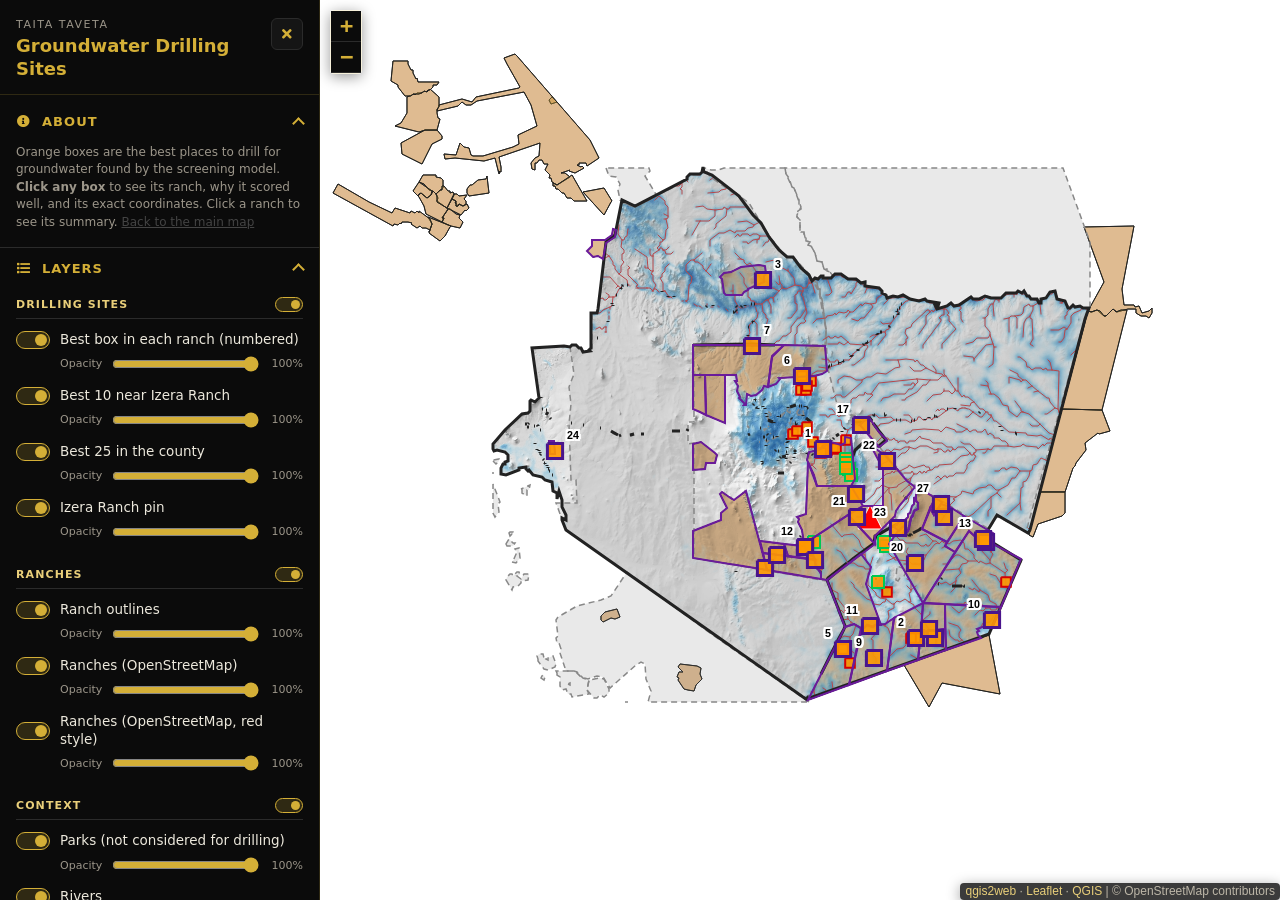
==== commit 830b9ab2: "Let the basemap show through on the drilling page - Terrain (hillshade) blends with multiply at 60% " ====
--- a/drilling/index.html
+++ b/drilling/index.html
@@ -454,7 +454,7 @@
                 lineJoin: 'miter',
                 weight: 1.0, 
                 fill: true,
-                fillOpacity: 1,
+                fillOpacity: 0.35,
                 fillColor: 'rgba(183,72,75,1.0)',
                 interactive: true,
             }
@@ -517,7 +517,7 @@
                 lineJoin: 'miter',
                 weight: 1.0, 
                 fill: true,
-                fillOpacity: 1,
+                fillOpacity: 0.35,
                 fillColor: 'rgba(213,180,60,1.0)',
                 interactive: true,
             }
@@ -584,12 +584,12 @@
                 pane: 'pane_Parksexcluded_4',
                 opacity: 1,
                 color: 'rgba(136,136,136,1.0)',
-                dashArray: '',
+                dashArray: '6 4',
                 lineCap: 'butt',
                 lineJoin: 'miter',
-                weight: 1.0, 
+                weight: 1.5, 
                 fill: true,
-                fillOpacity: 1,
+                fillOpacity: 0.45,
                 fillColor: 'rgba(120,120,120,0.35294117647058826)',
                 interactive: true,
             }
@@ -985,13 +985,13 @@
                 {name: 'Ranches (OpenStreetMap, red style)', layer: layer_RanchesOpenStreetMap_0, pane: 'pane_RanchesOpenStreetMap_0', icon: 'RanchesOpenStreetMap_0'}
             ]},
             {name: 'Context', items: [
-                {name: 'Parks (left out of the search)', layer: layer_Parksexcluded_4, pane: 'pane_Parksexcluded_4', icon: 'Parksexcluded_4'},
+                {name: 'Parks (not considered for drilling)', layer: layer_Parksexcluded_4, pane: 'pane_Parksexcluded_4', icon: 'Parksexcluded_4', about: 'National parks and reserves; the model skipped these areas.'},
                 {name: 'Rivers', layer: layer_Rivers_5, pane: 'pane_Rivers_5', icon: 'Rivers_5'},
                 {name: 'Wards', layer: layer_County_6, pane: 'pane_County_6', icon: 'County_6'}
             ]},
             {name: 'Model and terrain', items: [
                 {name: 'Groundwater hotspot score', layer: layer_Hotspotscore01_3, pane: 'pane_Hotspotscore01_3', legend: hotspotLegend},
-                {name: 'Terrain', layer: layer_Terrain_2, pane: 'pane_Terrain_2', legend: ''}
+                {name: 'Terrain', layer: layer_Terrain_2, pane: 'pane_Terrain_2', legend: '', about: 'Hill shading, blended into the basemap.', blend: 'multiply', opacity: 60}
             ]}
         ];
 
@@ -1141,8 +1141,12 @@
             group.items.forEach(function (item) {
                 var sw = makeSwitch(map.hasLayer(item.layer), false, item.name);
                 item.input = sw.input;
-                var range = el('input', {type: 'range', min: '0', max: '100', value: '100', 'aria-label': item.name + ' opacity'});
-                var out = el('output', {text: '100%'});
+                // Shading rasters multiply into the basemap instead of covering it
+                if (item.blend) map.getPane(item.pane).style.mixBlendMode = item.blend;
+                var startOpacity = item.opacity || 100;
+                map.getPane(item.pane).style.opacity = startOpacity / 100;
+                var range = el('input', {type: 'range', min: '0', max: '100', value: String(startOpacity), 'aria-label': item.name + ' opacity'});
+                var out = el('output', {text: startOpacity + '%'});
                 range.addEventListener('input', function () {
                     map.getPane(item.pane).style.opacity = range.value / 100;
                     out.textContent = range.value + '%';
